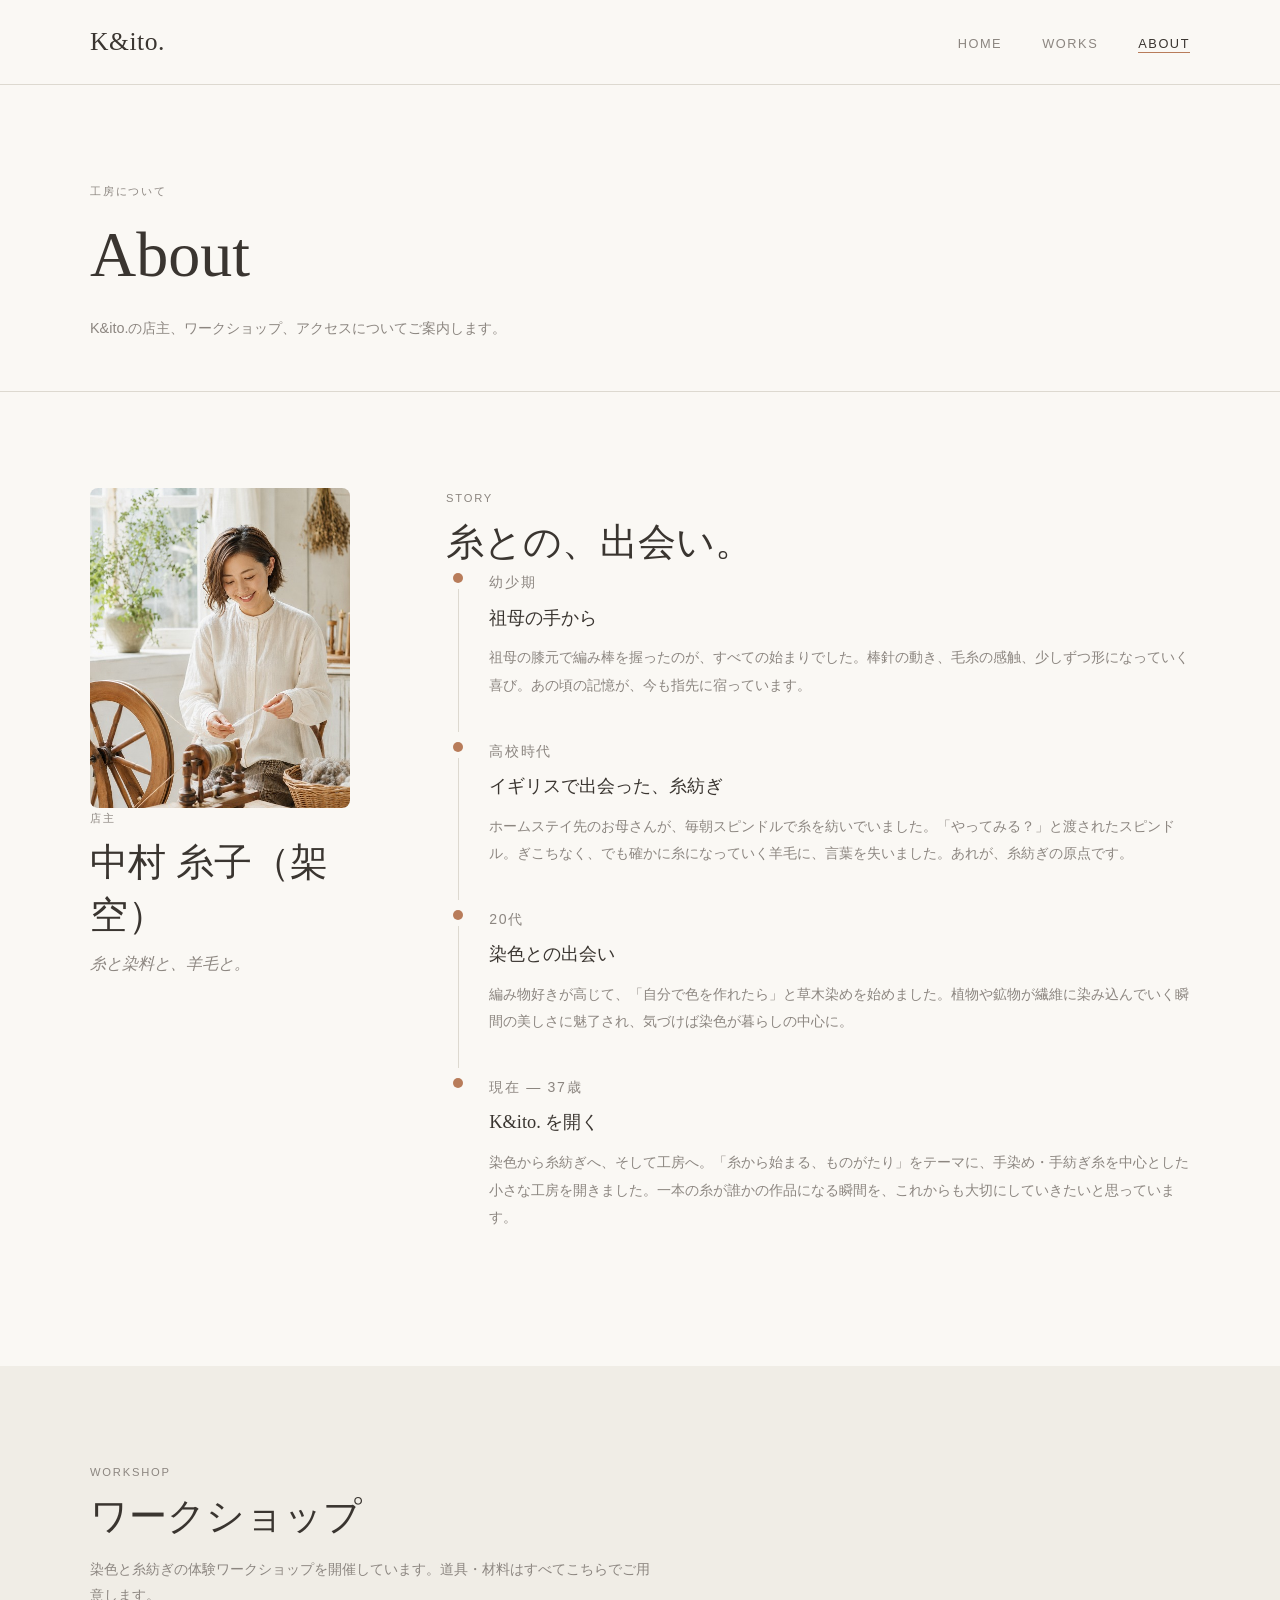
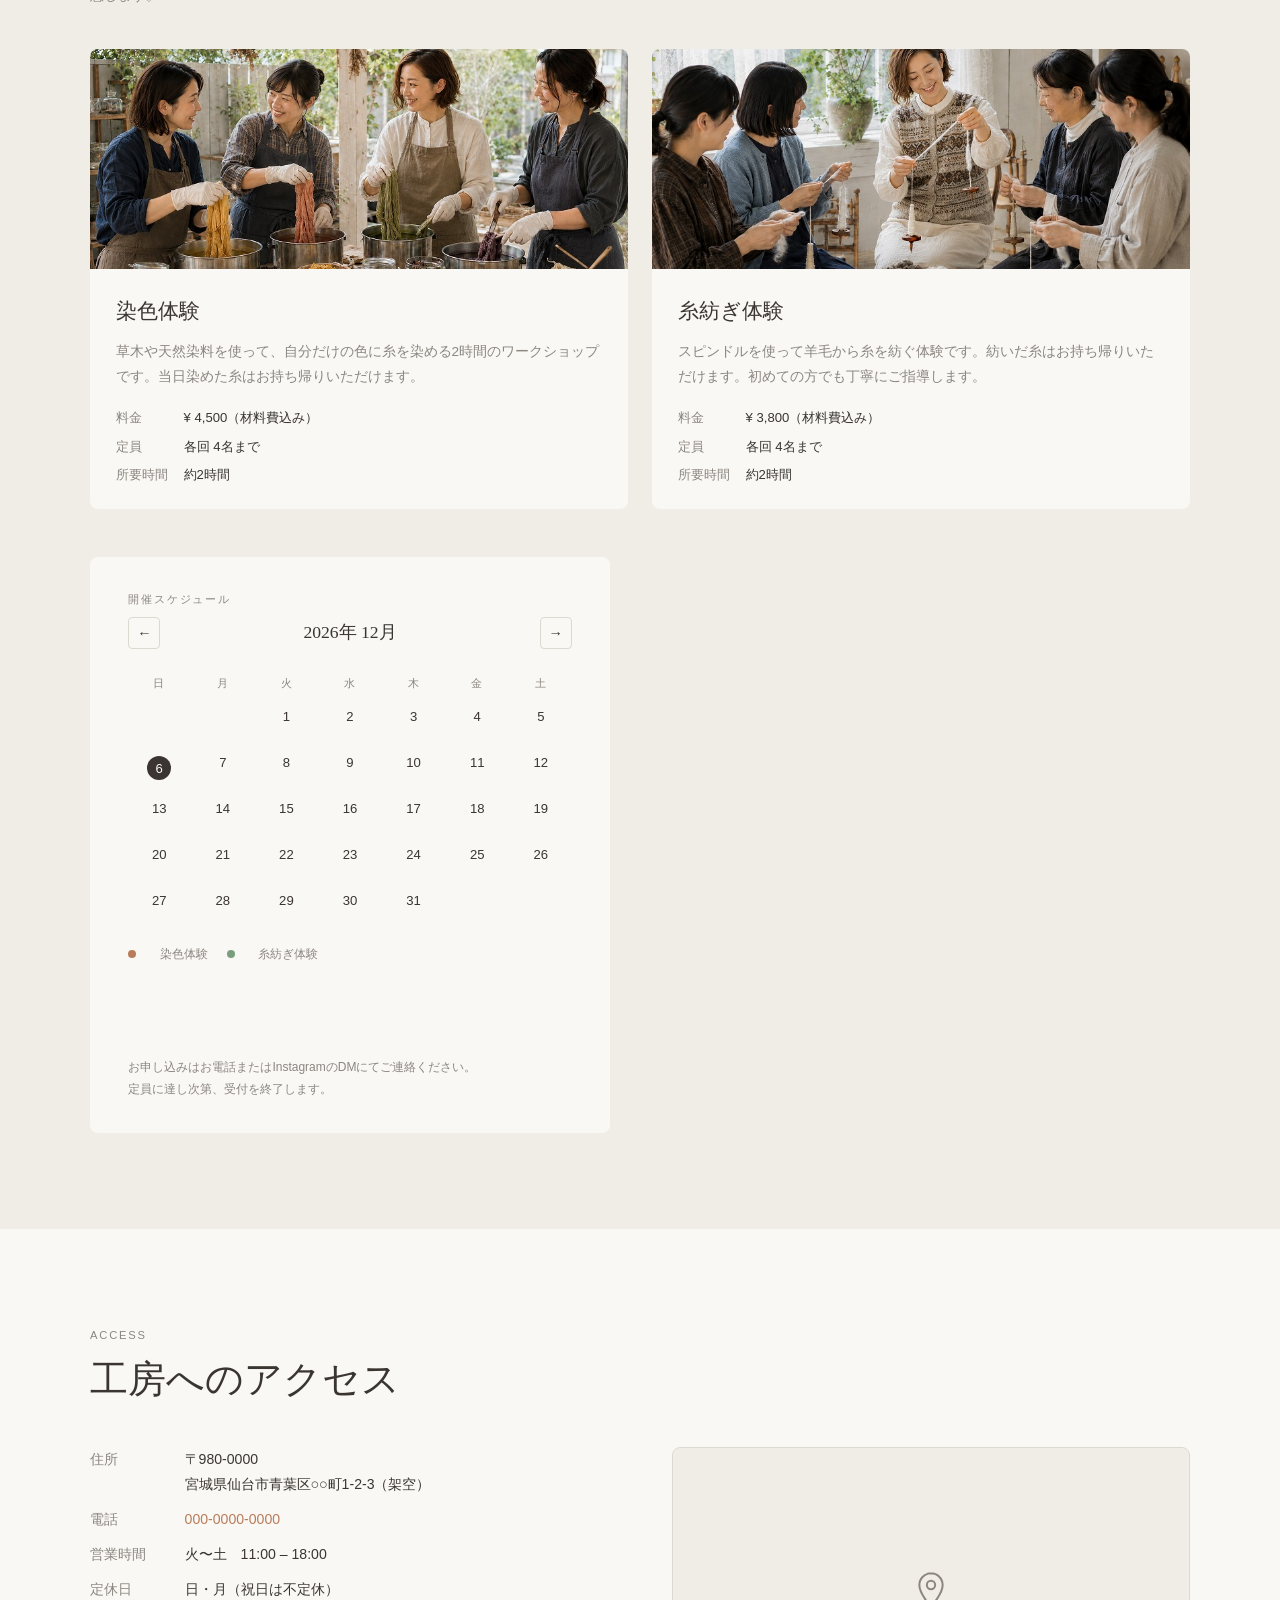
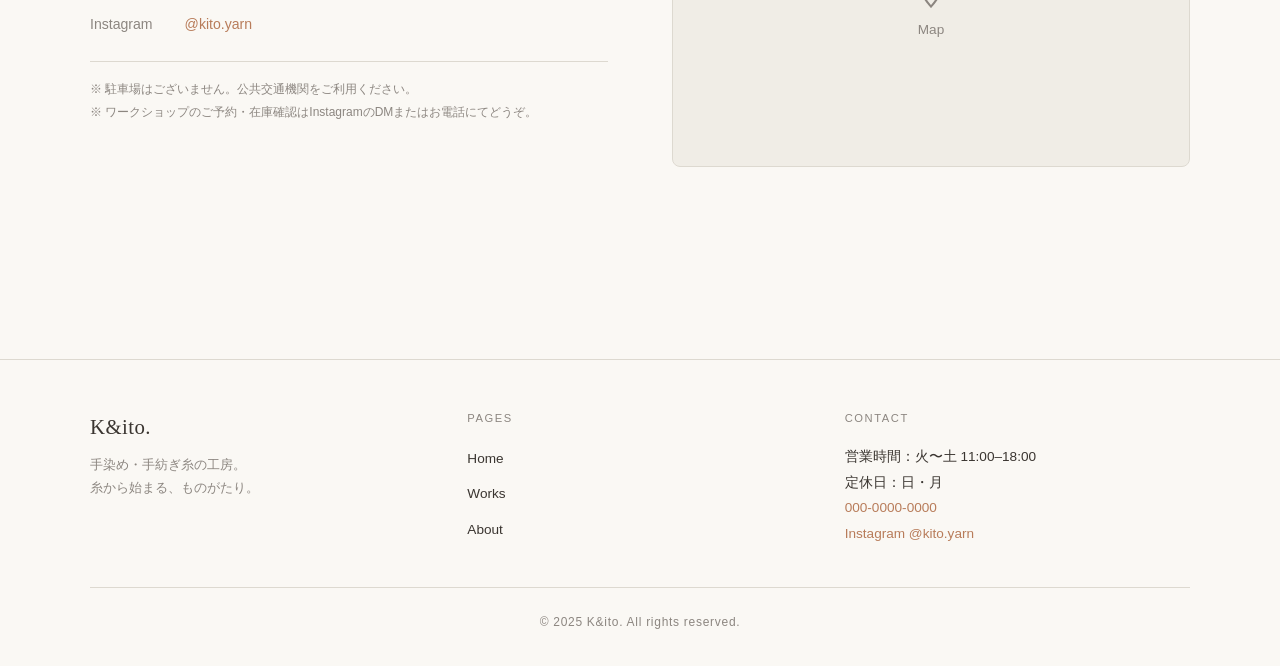
==== about.html @ 1651eb0f "Add files via upload" ====
<!DOCTYPE html>
<html lang="ja">
<head>
  <meta charset="UTF-8">
  <meta name="viewport" content="width=device-width, initial-scale=1.0">

  <!-- ===== SEO ===== -->
  <title>About — K&amp;ito.</title>
  <meta name="description" content="K&ito.の店主について、ワークショップ（染色体験・糸紡ぎ体験）のご案内、工房へのアクセスです。">
  <meta name="keywords" content="染色体験, 糸紡ぎ体験, ワークショップ, 仙台, 工房, 手染め, 草木染め, アクセス">
  <meta name="author" content="K&amp;ito.">
  <meta name="robots" content="index, follow">
  <link rel="canonical" href="https://ユーザー名.github.io/kito/about.html">

  <!-- ===== OGP ===== -->
  <meta property="og:type" content="website">
  <meta property="og:title" content="About — K&amp;ito.">
  <meta property="og:description" content="店主について、ワークショップのご案内、工房へのアクセスです。染色体験・糸紡ぎ体験も開催中。">
  <meta property="og:url" content="https://ユーザー名.github.io/kito/about.html">
  <meta property="og:image" content="https://ユーザー名.github.io/kito/img/owner.jpg">
  <meta property="og:site_name" content="K&amp;ito.">
  <meta property="og:locale" content="ja_JP">

  <!-- Twitter Card -->
  <meta name="twitter:card" content="summary_large_image">
  <meta name="twitter:title" content="About — K&amp;ito.">
  <meta name="twitter:description" content="店主について、ワークショップのご案内、工房へのアクセスです。">
  <meta name="twitter:image" content="https://ユーザー名.github.io/kito/img/owner.jpg">

  <!-- ===== セキュリティ ===== -->
  <meta http-equiv="X-Content-Type-Options" content="nosniff">
  <meta name="referrer" content="strict-origin-when-cross-origin">
  <meta http-equiv="Content-Security-Policy"
    content="default-src 'self';
             style-src 'self' https://fonts.googleapis.com;
             font-src 'self' https://fonts.gstatic.com;
             img-src 'self' data:;
             script-src 'self' 'unsafe-inline';
             frame-ancestors 'none';">

  <link rel="stylesheet" href="style.css">
</head>
<body>

  <!-- ===== HEADER ===== -->
  <header class="site-header">
    <div class="container">
      <a href="index.html" class="site-logo">K&amp;ito.</a>
      <button class="nav-toggle" aria-label="メニューを開く" aria-expanded="false">
        <span></span>
        <span></span>
        <span></span>
      </button>
      <nav aria-label="メインナビゲーション">
        <ul class="site-nav">
          <li><a href="index.html">Home</a></li>
          <li><a href="works.html">Works</a></li>
          <li><a href="about.html" class="active">About</a></li>
        </ul>
      </nav>
    </div>
  </header>

  <!-- ===== MAIN CONTENT ===== -->
  <main>

    <!-- ページタイトル -->
    <section class="page-hero section">
      <div class="container">
        <p class="label">工房について</p>
        <h1 class="heading-serif">About</h1>
        <p class="page-hero-desc">K&amp;ito.の店主、ワークショップ、アクセスについてご案内します。</p>
      </div>
    </section>

    <!-- 1. 店主ストーリー -->
    <section class="owner section">
      <div class="container">
        <div class="owner-inner">

          <!-- プロフィール -->
          <div class="owner-profile">
            <div class="owner-img-wrap">
              <img src="img/owner.jpg" alt="店主の portrait 写真" class="owner-img">
            </div>
            <p class="label" style="margin-top:1.2rem;">店主</p>
            <h2 class="heading-serif" style="font-size:1.4rem;">中村 糸子（架空）</h2>
            <p class="owner-tagline">糸と染料と、羊毛と。</p>
          </div>

          <!-- タイムライン -->
          <div class="owner-story">
            <p class="label">Story</p>
            <h2 class="heading-serif" style="margin-bottom:2rem;">糸との、出会い。</h2>

            <div class="timeline">
              <div class="timeline-item">
                <div class="timeline-marker">
                  <div class="timeline-dot"></div>
                  <div class="timeline-line"></div>
                </div>
                <div class="timeline-content">
                  <p class="timeline-period">幼少期</p>
                  <h3 class="timeline-title">祖母の手から</h3>
                  <p>祖母の膝元で編み棒を握ったのが、すべての始まりでした。棒針の動き、毛糸の感触、少しずつ形になっていく喜び。あの頃の記憶が、今も指先に宿っています。</p>
                </div>
              </div>
              <div class="timeline-item">
                <div class="timeline-marker">
                  <div class="timeline-dot"></div>
                  <div class="timeline-line"></div>
                </div>
                <div class="timeline-content">
                  <p class="timeline-period">高校時代</p>
                  <h3 class="timeline-title">イギリスで出会った、糸紡ぎ</h3>
                  <p>ホームステイ先のお母さんが、毎朝スピンドルで糸を紡いでいました。「やってみる？」と渡されたスピンドル。ぎこちなく、でも確かに糸になっていく羊毛に、言葉を失いました。あれが、糸紡ぎの原点です。</p>
                </div>
              </div>
              <div class="timeline-item">
                <div class="timeline-marker">
                  <div class="timeline-dot"></div>
                  <div class="timeline-line"></div>
                </div>
                <div class="timeline-content">
                  <p class="timeline-period">20代</p>
                  <h3 class="timeline-title">染色との出会い</h3>
                  <p>編み物好きが高じて、「自分で色を作れたら」と草木染めを始めました。植物や鉱物が繊維に染み込んでいく瞬間の美しさに魅了され、気づけば染色が暮らしの中心に。</p>
                </div>
              </div>
              <div class="timeline-item">
                <div class="timeline-marker">
                  <div class="timeline-dot"></div>
                </div>
                <div class="timeline-content">
                  <p class="timeline-period">現在 — 37歳</p>
                  <h3 class="timeline-title">K&amp;ito. を開く</h3>
                  <p>染色から糸紡ぎへ、そして工房へ。「糸から始まる、ものがたり」をテーマに、手染め・手紡ぎ糸を中心とした小さな工房を開きました。一本の糸が誰かの作品になる瞬間を、これからも大切にしていきたいと思っています。</p>
                </div>
              </div>
            </div>
          </div>

        </div>
      </div>
    </section>

    <!-- 2. ワークショップ -->
    <section class="workshop-detail section">
      <div class="container">
        <div class="section-header">
          <p class="label">Workshop</p>
          <h2 class="heading-serif">ワークショップ</h2>
          <p class="section-desc">染色と糸紡ぎの体験ワークショップを開催しています。道具・材料はすべてこちらでご用意します。</p>
        </div>

        <!-- ワークショップカード -->
        <div class="ws-cards">
          <article class="ws-card">
            <div class="ws-card-img-wrap">
              <img src="img/ws-dyeing.jpg" alt="染色体験ワークショップの様子" class="ws-card-img">
            </div>
            <div class="ws-card-body">
              <h3 class="ws-card-title">染色体験</h3>
              <p class="ws-card-desc">草木や天然染料を使って、自分だけの色に糸を染める2時間のワークショップです。当日染めた糸はお持ち帰りいただけます。</p>
              <dl class="ws-card-info">
                <dt>料金</dt><dd>¥ 4,500（材料費込み）</dd>
                <dt>定員</dt><dd>各回 4名まで</dd>
                <dt>所要時間</dt><dd>約2時間</dd>
              </dl>
            </div>
          </article>
          <article class="ws-card">
            <div class="ws-card-img-wrap">
              <img src="img/ws-spinning.jpg" alt="糸紡ぎ体験ワークショップの様子" class="ws-card-img">
            </div>
            <div class="ws-card-body">
              <h3 class="ws-card-title">糸紡ぎ体験</h3>
              <p class="ws-card-desc">スピンドルを使って羊毛から糸を紡ぐ体験です。紡いだ糸はお持ち帰りいただけます。初めての方でも丁寧にご指導します。</p>
              <dl class="ws-card-info">
                <dt>料金</dt><dd>¥ 3,800（材料費込み）</dd>
                <dt>定員</dt><dd>各回 4名まで</dd>
                <dt>所要時間</dt><dd>約2時間</dd>
              </dl>
            </div>
          </article>
        </div>

        <!-- カレンダー -->
        <div class="calendar-wrap">
          <p class="label" style="margin-bottom:1rem;">開催スケジュール</p>
          <div class="calendar">
            <div class="calendar-header">
              <button class="cal-prev" aria-label="前の月へ">&#8592;</button>
              <h3 class="cal-month-label"></h3>
              <button class="cal-next" aria-label="次の月へ">&#8594;</button>
            </div>
            <div class="cal-grid">
              <div class="cal-day-name">日</div>
              <div class="cal-day-name">月</div>
              <div class="cal-day-name">火</div>
              <div class="cal-day-name">水</div>
              <div class="cal-day-name">木</div>
              <div class="cal-day-name">金</div>
              <div class="cal-day-name">土</div>
            </div>
            <div class="cal-body"></div>
          </div>
          <div class="calendar-legend">
            <span class="legend-dot legend-dot--dyeing"></span>染色体験
            <span class="legend-dot legend-dot--spinning"></span>糸紡ぎ体験
          </div>
          <div class="calendar-selected" id="calSelected" aria-live="polite"></div>
          <p class="calendar-note">お申し込みはお電話またはInstagramのDMにてご連絡ください。<br>定員に達し次第、受付を終了します。</p>
        </div>

      </div>
    </section>

    <!-- 3. アクセス -->
    <section class="access section">
      <div class="container">
        <div class="section-header">
          <p class="label">Access</p>
          <h2 class="heading-serif">工房へのアクセス</h2>
        </div>
        <div class="access-inner">
          <div class="access-info">
            <dl class="access-dl">
              <dt>住所</dt>
              <dd>〒980-0000<br>宮城県仙台市青葉区○○町1-2-3（架空）</dd>
              <dt>電話</dt>
              <dd><a href="tel:000-0000-0000">000-0000-0000</a></dd>
              <dt>営業時間</dt>
              <dd>火〜土　11:00 – 18:00</dd>
              <dt>定休日</dt>
              <dd>日・月（祝日は不定休）</dd>
              <dt>Instagram</dt>
              <dd><a href="https://instagram.com/" target="_blank" rel="noopener">@kito.yarn</a></dd>
            </dl>
            <p class="access-note">※ 駐車場はございません。公共交通機関をご利用ください。<br>※ ワークショップのご予約・在庫確認はInstagramのDMまたはお電話にてどうぞ。</p>
          </div>
          <div class="access-map-wrap">
            <!-- 実際はGoogle Mapsのiframeを入れる -->
            <div class="access-map-placeholder" aria-label="地図（実装時はGoogle Mapsを埋め込み）">
              <svg width="40" height="40" viewBox="0 0 24 24" fill="none" stroke="currentColor" stroke-width="1.2" aria-hidden="true">
                <path d="M12 2C8.13 2 5 5.13 5 9c0 5.25 7 13 7 13s7-7.75 7-13c0-3.87-3.13-7-7-7z"/>
                <circle cx="12" cy="9" r="2.5"/>
              </svg>
              <p>Map</p>
            </div>
          </div>
        </div>
      </div>
    </section>

  </main>

  <!-- ===== FOOTER ===== -->
  <footer class="site-footer">
    <div class="container">
      <div class="footer-inner">
        <div class="footer-brand">
          <a href="index.html" class="site-logo">K&amp;ito.</a>
          <p>手染め・手紡ぎ糸の工房。<br>糸から始まる、ものがたり。</p>
        </div>
        <nav class="footer-nav" aria-label="フッターナビゲーション">
          <h3>Pages</h3>
          <ul>
            <li><a href="index.html">Home</a></li>
            <li><a href="works.html">Works</a></li>
            <li><a href="about.html">About</a></li>
          </ul>
        </nav>
        <div class="footer-contact">
          <h3>Contact</h3>
          <p>
            営業時間：火〜土 11:00–18:00<br>
            定休日：日・月<br>
            <a href="tel:000-0000-0000">000-0000-0000</a><br>
            <a href="https://instagram.com/" target="_blank" rel="noopener">Instagram @kito.yarn</a>
          </p>
        </div>
      </div>
      <div class="footer-bottom">
        <p>&copy; 2025 K&amp;ito. All rights reserved.</p>
      </div>
    </div>
  </footer>

  <!-- TOPへ戻るボタン（スマホのみ） -->
  <button class="back-to-top" aria-label="ページトップへ戻る">↑</button>

  <!-- ===== JavaScript ===== -->
  <script>
    // ---- ハンバーガーメニュー ----
    const toggle = document.querySelector('.nav-toggle');
    const nav    = document.querySelector('.site-nav');
    toggle.addEventListener('click', () => {
      const isOpen = nav.classList.toggle('open');
      toggle.setAttribute('aria-expanded', isOpen);
    });

    // ---- TOPへ戻るボタン ----
    const backToTop = document.querySelector('.back-to-top');
    window.addEventListener('scroll', () => {
      backToTop.classList.toggle('visible', window.scrollY > 300);
    });
    backToTop.addEventListener('click', () => {
      window.scrollTo({ top: 0, behavior: 'smooth' });
    });

    // ---- ワークショップカレンダー ----

    // ▼ 開催日データ（月: 0始まり, 日, 種類: 'dyeing' or 'spinning'）
    const wsEvents = [
      { year: 2026, month: 4, day: 10, type: 'dyeing'   }, // 5月10日
      { year: 2026, month: 4, day: 17, type: 'spinning' }, // 5月17日
      { year: 2026, month: 4, day: 24, type: 'dyeing'   }, // 5月24日
      { year: 2026, month: 5, day: 7,  type: 'spinning' }, // 6月7日
      { year: 2026, month: 5, day: 14, type: 'dyeing'   }, // 6月14日
      { year: 2026, month: 5, day: 21, type: 'spinning' }, // 6月21日
    ];

    const monthNames = ['1月','2月','3月','4月','5月','6月','7月','8月','9月','10月','11月','12月'];
    const typeLabel  = { dyeing: '染色体験', spinning: '糸紡ぎ体験' };

    let currentYear  = new Date().getFullYear();
    let currentMonth = new Date().getMonth();

    function getEventsForDay(year, month, day) {
      return wsEvents.filter(e => e.year === year && e.month === month && e.day === day);
    }

    function renderCalendar(year, month) {
      const label   = document.querySelector('.cal-month-label');
      const body    = document.querySelector('.cal-body');
      const selected = document.getElementById('calSelected');

      label.textContent = `${year}年 ${monthNames[month]}`;
      body.innerHTML = '';
      selected.innerHTML = '';

      const firstDay   = new Date(year, month, 1).getDay(); // 0=日
      const totalDays  = new Date(year, month + 1, 0).getDate();
      const today      = new Date();

      // 空白セル
      for (let i = 0; i < firstDay; i++) {
        const empty = document.createElement('div');
        empty.className = 'cal-cell cal-cell--empty';
        body.appendChild(empty);
      }

      // 日付セル
      for (let d = 1; d <= totalDays; d++) {
        const cell   = document.createElement('div');
        const events = getEventsForDay(year, month, d);
        const isToday = (d === today.getDate() && month === today.getMonth() && year === today.getFullYear());

        cell.className = 'cal-cell';
        if (isToday) cell.classList.add('cal-cell--today');

        const num = document.createElement('span');
        num.className = 'cal-num';
        num.textContent = d;
        cell.appendChild(num);

        if (events.length > 0) {
          cell.classList.add('cal-cell--event');
          events.forEach(ev => {
            const dot = document.createElement('span');
            dot.className = `cal-event-dot cal-event-dot--${ev.type}`;
            cell.appendChild(dot);
          });

          // クリックで詳細表示
          cell.setAttribute('role', 'button');
          cell.setAttribute('tabindex', '0');
          cell.setAttribute('aria-label', `${month+1}月${d}日 ${events.map(e=>typeLabel[e.type]).join('・')}`);

          const handleSelect = () => {
            document.querySelectorAll('.cal-cell--selected').forEach(el => el.classList.remove('cal-cell--selected'));
            cell.classList.add('cal-cell--selected');
            selected.innerHTML = `
              <div class="cal-detail">
                <p class="cal-detail-date">${year}年${month+1}月${d}日</p>
                ${events.map(ev => `
                  <div class="cal-detail-event cal-detail-event--${ev.type}">
                    <span class="legend-dot legend-dot--${ev.type}"></span>
                    ${typeLabel[ev.type]}
                  </div>
                `).join('')}
                <p class="cal-detail-note">お申し込みはお電話またはInstagramのDMにて</p>
              </div>
            `;
          };
          cell.addEventListener('click', handleSelect);
          cell.addEventListener('keydown', e => { if (e.key === 'Enter' || e.key === ' ') handleSelect(); });
        }

        body.appendChild(cell);
      }
    }

    // 前月・次月ボタン
    document.querySelector('.cal-prev').addEventListener('click', () => {
      currentMonth--;
      if (currentMonth < 0) { currentMonth = 11; currentYear--; }
      renderCalendar(currentYear, currentMonth);
    });

    document.querySelector('.cal-next').addEventListener('click', () => {
      currentMonth++;
      if (currentMonth > 11) { currentMonth = 0; currentYear++; }
      renderCalendar(currentYear, currentMonth);
    });

    // 初期表示
    renderCalendar(currentYear, currentMonth);
  </script>

</body>
</html>
---- style.css ----
/* ===========================
   K&ito. — Global Styles
   =========================== */

/* Google Fonts */
@import url('https://fonts.googleapis.com/css2?family=Cormorant+Garamond:ital,wght@0,300;0,400;0,500;1,300;1,400&family=Jost:wght@300;400;500&display=swap');

/* CSS Variables */
:root {
  --color-bg:        #FAF8F4;
  --color-surface:   #F0EDE6;
  --color-border:    #DDD9D0;
  --color-text:      #3A3530;
  --color-muted:     #8C8680;
  --color-accent:    #B87C5A;
  --color-white:     #FFFFFF;

  --font-serif:      'Cormorant Garamond', Georgia, serif;
  --font-sans:       'Jost', sans-serif;

  --spacing-xs:      0.5rem;
  --spacing-sm:      1rem;
  --spacing-md:      2rem;
  --spacing-lg:      4rem;
  --spacing-xl:      6rem;

  --radius-sm:       4px;
  --radius-md:       8px;

  --transition:      0.25s ease;
  --max-width:       1100px;
}

/* Reset */
*, *::before, *::after {
  box-sizing: border-box;
  margin: 0;
  padding: 0;
}

html {
  scroll-behavior: smooth;
}

body {
  background-color: var(--color-bg);
  color: var(--color-text);
  font-family: var(--font-sans);
  font-weight: 300;
  font-size: 15px;
  line-height: 1.8;
  -webkit-font-smoothing: antialiased;
}

img {
  display: block;
  max-width: 100%;
  height: auto;
}

a {
  color: inherit;
  text-decoration: none;
}

/* ===========================
   共通レイアウト
   =========================== */

.container {
  width: 90%;
  max-width: var(--max-width);
  margin: 0 auto;
}

/* ===========================
   Header
   =========================== */

.site-header {
  position: sticky;
  top: 0;
  z-index: 100;
  background-color: var(--color-bg);
  border-bottom: 1px solid var(--color-border);
  padding: 1.2rem 0;
}

.site-header .container {
  display: flex;
  align-items: center;
  justify-content: space-between;
}

/* ロゴ */
.site-logo {
  font-family: var(--font-serif);
  font-size: 1.6rem;
  font-weight: 400;
  letter-spacing: 0.02em;
  color: var(--color-text);
  transition: color var(--transition);
}

.site-logo:hover {
  color: var(--color-accent);
}

/* ナビゲーション */
.site-nav {
  display: flex;
  align-items: center;
  gap: 2.5rem;
  list-style: none;
}

.site-nav a {
  font-family: var(--font-sans);
  font-size: 0.8rem;
  font-weight: 400;
  letter-spacing: 0.12em;
  text-transform: uppercase;
  color: var(--color-muted);
  position: relative;
  padding-bottom: 2px;
  transition: color var(--transition);
}

.site-nav a::after {
  content: '';
  position: absolute;
  bottom: 0;
  left: 0;
  width: 0;
  height: 1px;
  background-color: var(--color-accent);
  transition: width var(--transition);
}

.site-nav a:hover,
.site-nav a.active {
  color: var(--color-text);
}

.site-nav a:hover::after,
.site-nav a.active::after {
  width: 100%;
}

/* ハンバーガーメニュー（モバイル用） */
.nav-toggle {
  display: none;
  flex-direction: column;
  gap: 5px;
  cursor: pointer;
  padding: 4px;
  background: none;
  border: none;
}

.nav-toggle span {
  display: block;
  width: 24px;
  height: 1px;
  background-color: var(--color-text);
  transition: all var(--transition);
}

/* ===========================
   Footer
   =========================== */

.site-footer {
  border-top: 1px solid var(--color-border);
  padding: 3rem 0 2rem;
  margin-top: var(--spacing-xl);
}

.footer-inner {
  display: grid;
  grid-template-columns: 1fr 1fr 1fr;
  gap: 2rem;
  margin-bottom: 2.5rem;
}

.footer-brand .site-logo {
  font-size: 1.3rem;
  display: inline-block;
  margin-bottom: 0.5rem;
}

.footer-brand p {
  font-size: 0.8rem;
  color: var(--color-muted);
  line-height: 1.8;
}

.footer-nav h3,
.footer-contact h3 {
  font-family: var(--font-sans);
  font-size: 0.7rem;
  font-weight: 500;
  letter-spacing: 0.14em;
  text-transform: uppercase;
  color: var(--color-muted);
  margin-bottom: 1rem;
}

.footer-nav ul {
  list-style: none;
  display: flex;
  flex-direction: column;
  gap: 0.5rem;
}

.footer-nav a {
  font-size: 0.85rem;
  color: var(--color-text);
  transition: color var(--transition);
}

.footer-nav a:hover {
  color: var(--color-accent);
}

.footer-contact p {
  font-size: 0.85rem;
  color: var(--color-text);
  line-height: 1.9;
}

.footer-contact a {
  color: var(--color-accent);
  transition: opacity var(--transition);
}

.footer-contact a:hover {
  opacity: 0.7;
}

.footer-bottom {
  border-top: 1px solid var(--color-border);
  padding-top: 1.5rem;
  text-align: center;
  font-size: 0.75rem;
  color: var(--color-muted);
  letter-spacing: 0.06em;
}

/* ===========================
   Responsive
   =========================== */

@media (max-width: 768px) {
  .nav-toggle {
    display: flex;
    margin-left: auto; /* ← 右寄せ */
  }

  .site-nav {
    display: none;
    position: absolute;
    top: 100%;
    left: 0;
    right: 0;
    background-color: var(--color-bg);
    border-bottom: 1px solid var(--color-border);
    flex-direction: column;
    align-items: flex-start;
    gap: 0;
    padding: 1rem 5%;
  }

  .site-nav.open {
    display: flex;
  }

  .site-nav li {
    width: 100%;
    padding: 0.75rem 0;
    border-bottom: 1px solid var(--color-surface);
  }

  .site-nav a {
    font-size: 0.85rem;
  }

  .footer-inner {
    grid-template-columns: 1fr;
    gap: 2rem;
  }
}

/* ===========================
   共通パーツ
   =========================== */

.section {
  padding: var(--spacing-xl) 0;
}

.section-header {
  margin-bottom: 2.5rem;
}

.label {
  font-size: 0.7rem;
  font-weight: 500;
  letter-spacing: 0.16em;
  text-transform: uppercase;
  color: var(--color-muted);
  margin-bottom: 0.5rem;
}

.heading-serif {
  font-family: var(--font-serif);
  font-size: clamp(1.6rem, 3vw, 2.4rem);
  font-weight: 400;
  line-height: 1.4;
  color: var(--color-text);
}

.btn {
  display: inline-block;
  font-family: var(--font-sans);
  font-size: 0.78rem;
  font-weight: 400;
  letter-spacing: 0.12em;
  text-transform: uppercase;
  color: var(--color-bg);
  background-color: var(--color-text);
  padding: 0.85rem 2rem;
  border: 1px solid var(--color-text);
  border-radius: var(--radius-sm);
  transition: background-color var(--transition), color var(--transition);
}

.btn:hover {
  background-color: var(--color-accent);
  border-color: var(--color-accent);
}

.btn-outline {
  background-color: transparent;
  color: var(--color-text);
}

.btn-outline:hover {
  background-color: var(--color-accent);
  border-color: var(--color-accent);
  color: var(--color-bg);
}

.link-arrow {
  font-size: 0.82rem;
  color: var(--color-accent);
  letter-spacing: 0.04em;
  transition: opacity var(--transition);
}

.link-arrow:hover {
  opacity: 0.7;
}

/* ===========================
   Hero（上下2分割・C案）
   =========================== */

.hero {
  display: flex;
  flex-direction: column;
}

/* 上：写真エリア */
.hero-img-wrap {
  width: 100%;
  height: 65vh;
  min-height: 380px;
  overflow: hidden;
}

.hero-img {
  width: 100%;
  height: 100%;
  object-fit: cover;
  object-position: center;
  transition: transform 0.8s ease;
}

.hero-img-wrap:hover .hero-img {
  transform: scale(1.02);
}

/* 下：テキストエリア */
.hero-text {
  background-color: var(--color-bg);
  padding: 3.5rem 5%;
  max-width: var(--max-width);
  margin: 0 auto;
  width: 100%;
  display: grid;
  grid-template-columns: 1fr auto;
  align-items: end;
  gap: 2rem;
}

.hero-text-left {
  display: flex;
  flex-direction: column;
  gap: 1rem;
}

.hero-sub {
  font-size: 0.72rem;
  letter-spacing: 0.16em;
  text-transform: uppercase;
  color: var(--color-muted);
}

.hero-title {
  font-family: var(--font-serif);
  font-size: clamp(2.4rem, 5vw, 4.2rem);
  font-weight: 300;
  line-height: 1.25;
  color: var(--color-text);
}

@media (max-width: 768px) {
  .hero-img-wrap {
    height: 52vw;
    min-height: 260px;
  }

  .hero-text {
    grid-template-columns: 1fr;
    padding: 2.5rem 5%;
    gap: 1.5rem;
  }

  /* ①ボタンを中央揃え・幅を揃える */
  .hero-text .btn {
    width: 100%;
    text-align: center;
    max-width: 260px;
    margin: 2rem auto 0; /* ← 上に余白を追加 */
  }
}

/* ===========================
   TOPへ戻るボタン
   =========================== */

.back-to-top {
  position: fixed;
  bottom: 2rem;
  right: 1.5rem;
  width: 44px;
  height: 44px;
  background-color: var(--color-text);
  color: var(--color-bg);
  border: none;
  border-radius: 50%;
  cursor: pointer;
  display: flex;
  align-items: center;
  justify-content: center;
  font-size: 1.1rem;
  opacity: 0;
  pointer-events: none;
  transform: translateY(10px);
  transition: opacity 0.3s ease, transform 0.3s ease, background-color 0.2s ease;
  z-index: 200;
}

.back-to-top.visible {
  opacity: 1;
  pointer-events: auto;
  transform: translateY(0);
}

.back-to-top:hover {
  background-color: var(--color-accent);
}

/* スマホのみ表示 */
@media (min-width: 769px) {
  .back-to-top {
    display: none;
  }
}

/* ===========================
   About Intro
   =========================== */

.about-intro {
  background-color: var(--color-surface);
}

.about-intro-inner {
  display: grid;
  grid-template-columns: 1fr 1fr;
  gap: 5rem;
  align-items: center;
}

.about-intro-img-wrap {
  overflow: hidden;
  border-radius: var(--radius-md);
}

.about-intro-img {
  width: 100%;
  height: 420px;
  object-fit: cover;
  transition: transform 0.6s ease;
}

.about-intro-img-wrap:hover .about-intro-img {
  transform: scale(1.03);
}

.about-intro-text {
  display: flex;
  flex-direction: column;
  gap: 1.2rem;
}

.about-intro-text p {
  color: var(--color-muted);
  line-height: 1.9;
}

/* ===========================
   Pickup（糸チラ見せ）
   =========================== */

.pickup-grid {
  display: grid;
  grid-template-columns: repeat(3, 1fr);
  gap: 1.5rem;
  margin-bottom: 1rem;
}

.yarn-card {
  background: var(--color-white);
  border-radius: var(--radius-md);
  overflow: hidden;
  transition: transform var(--transition), box-shadow var(--transition);
}

.yarn-card:hover {
  transform: translateY(-4px);
  box-shadow: 0 12px 32px rgba(58, 53, 48, 0.1);
}

.yarn-card-img-wrap {
  overflow: hidden;
  height: 240px;
}

.yarn-card-img {
  width: 100%;
  height: 100%;
  object-fit: cover;
  transition: transform 0.5s ease;
}

.yarn-card:hover .yarn-card-img {
  transform: scale(1.05);
}

.yarn-card-body {
  padding: 1.2rem 1.4rem;
}

.yarn-card-type {
  font-size: 0.7rem;
  letter-spacing: 0.1em;
  color: var(--color-muted);
  margin-bottom: 0.3rem;
}

.yarn-card-name {
  font-family: var(--font-serif);
  font-size: 1.1rem;
  font-weight: 400;
  margin-bottom: 0.5rem;
}

.yarn-card-price {
  font-size: 0.88rem;
  color: var(--color-accent);
}

.yarn-card-price span {
  font-size: 0.75rem;
  color: var(--color-muted);
}

.pickup-note {
  font-size: 0.75rem;
  color: var(--color-muted);
  margin-bottom: 2.5rem;
}

/* 道具チラ見せ */
.tools-peek {
  display: flex;
  align-items: center;
  gap: 1.5rem;
  padding: 1.4rem 1.8rem;
  background: var(--color-surface);
  border-radius: var(--radius-md);
}

.tools-peek-item {
  display: flex;
  align-items: center;
  gap: 0.75rem;
  flex-shrink: 0;
}

.tools-peek-item img {
  width: 48px;
  height: 48px;
  border-radius: 50%;
  object-fit: cover;
}

.tools-peek-item span {
  font-size: 0.8rem;
  color: var(--color-text);
}

.tools-peek-text {
  font-size: 0.85rem;
  color: var(--color-muted);
  display: flex;
  flex-direction: column;
  gap: 0.3rem;
}

/* ===========================
   Workshop
   =========================== */

.workshop {
  background-color: var(--color-surface);
}

.workshop-grid {
  display: grid;
  grid-template-columns: 1fr 1fr;
  gap: 1.5rem;
  margin-bottom: 2rem;
}

.workshop-card {
  background: var(--color-bg);
  border-radius: var(--radius-md);
  overflow: hidden;
}

.workshop-card-img-wrap {
  overflow: hidden;
  height: 220px;
}

.workshop-card-img {
  width: 100%;
  height: 100%;
  object-fit: cover;
  transition: transform 0.5s ease;
}

.workshop-card:hover .workshop-card-img {
  transform: scale(1.04);
}

.workshop-card-body {
  padding: 1.4rem;
}

.workshop-card-body h3 {
  font-family: var(--font-serif);
  font-size: 1.2rem;
  font-weight: 400;
  margin-bottom: 0.6rem;
}

.workshop-card-body p {
  font-size: 0.85rem;
  color: var(--color-muted);
  line-height: 1.9;
}

.workshop-cta {
  text-align: center;
  display: flex;
  flex-direction: column;
  gap: 0.5rem;
  align-items: center;
}

.workshop-cta p {
  font-size: 0.85rem;
  color: var(--color-muted);
}

/* ===========================
   CTA Section
   =========================== */

.cta-inner {
  text-align: center;
  display: flex;
  flex-direction: column;
  align-items: center;
  gap: 1.5rem;
  padding: var(--spacing-lg) 0;
  border-top: 1px solid var(--color-border);
  border-bottom: 1px solid var(--color-border);
}

.cta-inner p {
  color: var(--color-muted);
  font-size: 0.9rem;
  line-height: 1.9;
}

.cta-btns {
  display: flex;
  gap: 1rem;
  flex-wrap: wrap;
  justify-content: center;
}

/* ⑤PCでもボタン幅を揃える */
.cta-btns .btn {
  min-width: 200px;
  text-align: center;
}

/* スマホ時はボタンを同じ幅に揃える */
@media (max-width: 768px) {
  .cta-btns {
    flex-direction: column;
    align-items: stretch;
    width: 100%;
    max-width: 300px;
  }

  .cta-btns .btn {
    text-align: center;
    width: 100%;
    min-width: unset;
  }
}

/* ===========================
   Responsive — index
   =========================== */

@media (max-width: 768px) {
  .hero {
    height: 80vh;
  }

  .about-intro-inner {
    grid-template-columns: 1fr;
    gap: 2rem;
  }

  .about-intro-img {
    height: 280px;
  }

  .pickup-grid {
    grid-template-columns: 1fr;
  }

  .yarn-card-img-wrap {
    height: 200px;
  }

  .workshop-grid {
    grid-template-columns: 1fr;
  }

  .tools-peek {
    flex-direction: column;
    align-items: flex-start;
  }
}

/* ===========================
   Page Hero（ページタイトル）
   =========================== */

.page-hero {
  border-bottom: 1px solid var(--color-border);
  padding-bottom: 3rem;
}

.page-hero h1 {
  font-size: clamp(2.4rem, 5vw, 4rem);
  margin: 0.4rem 0 1rem;
}

.page-hero-desc {
  color: var(--color-muted);
  font-size: 0.9rem;
  line-height: 1.9;
}

.section-desc {
  color: var(--color-muted);
  font-size: 0.88rem;
  line-height: 1.9;
  margin-top: 0.75rem;
  max-width: 560px;
}

/* ===========================
   Works — Yarn Grid
   =========================== */

.works-yarn-grid {
  display: grid;
  grid-template-columns: repeat(2, 1fr);
  gap: 1.5rem;
  margin-bottom: 1rem;
}

.yarn-card--large .yarn-card-img-wrap {
  height: 300px;
}

.yarn-card-detail {
  font-size: 0.78rem;
  color: var(--color-muted);
  line-height: 1.8;
  margin-bottom: 0.6rem;
}

.works-note {
  font-size: 0.75rem;
  color: var(--color-muted);
  margin-top: 1rem;
  padding-top: 1rem;
  border-top: 1px solid var(--color-border);
}

/* ===========================
   Gallery
   =========================== */

.gallery {
  background-color: var(--color-surface);
}

.gallery-grid {
  display: grid;
  grid-template-columns: repeat(3, 1fr);
  grid-template-rows: auto auto;
  gap: 10px;
  margin-bottom: 1.5rem;
}

.gallery-item {
  overflow: hidden;
  border-radius: var(--radius-sm);
}

.gallery-item img {
  width: 100%;
  height: 200px;
  object-fit: cover;
  transition: transform 0.5s ease;
}

.gallery-item:hover img {
  transform: scale(1.04);
}

.gallery-item--tall {
  grid-row: span 2;
}

.gallery-item--tall img {
  height: 100%;
  min-height: 410px;
}

.gallery-item--wide {
  grid-column: span 2;
}

.gallery-item--wide img {
  height: 200px;
}

.gallery-inquiry {
  font-size: 0.85rem;
  color: var(--color-muted);
  display: flex;
  gap: 0.5rem;
  align-items: center;
  flex-wrap: wrap;
}

/* ===========================
   Tools Grid
   =========================== */

.tools-grid {
  display: grid;
  grid-template-columns: repeat(3, 1fr);
  gap: 1.2rem;
  margin-bottom: 1rem;
}

.tool-card {
  background: var(--color-white);
  border-radius: var(--radius-md);
  overflow: hidden;
  transition: transform var(--transition), box-shadow var(--transition);
}

.tool-card:hover {
  transform: translateY(-3px);
  box-shadow: 0 8px 24px rgba(58, 53, 48, 0.08);
}

.tool-card-img-wrap {
  overflow: hidden;
  height: 160px;
}

.tool-card-img {
  width: 100%;
  height: 100%;
  object-fit: cover;
  transition: transform 0.5s ease;
}

.tool-card:hover .tool-card-img {
  transform: scale(1.05);
}

.tool-card-body {
  padding: 1rem 1.2rem;
}

.tool-card-name {
  font-family: var(--font-serif);
  font-size: 1rem;
  font-weight: 400;
  margin: 0.3rem 0 0.5rem;
}

/* ===========================
   Handmade（作品・おまけ）
   =========================== */

.handmade {
  background-color: var(--color-surface);
}

.handmade-inner {
  display: grid;
  grid-template-columns: 1fr 1fr;
  gap: 5rem;
  align-items: center;
}

.handmade-imgs {
  display: grid;
  grid-template-columns: 1fr 1fr;
  gap: 8px;
}

.handmade-imgs img {
  width: 100%;
  height: 160px;
  object-fit: cover;
  border-radius: var(--radius-sm);
}

.handmade-text {
  display: flex;
  flex-direction: column;
  gap: 1.2rem;
}

.handmade-text p {
  font-size: 0.88rem;
  color: var(--color-muted);
  line-height: 1.9;
}

/* ===========================
   Responsive — works
   =========================== */

@media (max-width: 768px) {
  .works-yarn-grid {
    grid-template-columns: 1fr;
  }

  .yarn-card--large .yarn-card-img-wrap {
    height: 220px;
  }

  .gallery-grid {
    grid-template-columns: 1fr 1fr;
  }

  .gallery-item--tall {
    grid-row: span 1;
  }

  .gallery-item--tall img {
    height: 200px;
    min-height: unset;
  }

  .gallery-item--wide {
    grid-column: span 2;
  }

  .tools-grid {
    grid-template-columns: 1fr 1fr;
  }

  .handmade-inner {
    grid-template-columns: 1fr;
    gap: 2rem;
  }
}

@media (max-width: 480px) {
  .tools-grid {
    grid-template-columns: 1fr;
  }

  .gallery-grid {
    grid-template-columns: 1fr;
  }

  .gallery-item--wide {
    grid-column: span 1;
  }
}

/* ===========================
   Owner / Story
   =========================== */

.owner-inner {
  display: grid;
  grid-template-columns: 260px 1fr;
  gap: 6rem;
  align-items: start;
}

.owner-img-wrap {
  overflow: hidden;
  border-radius: var(--radius-md);
}

.owner-img {
  width: 100%;
  height: 320px;
  object-fit: cover;
}

.owner-tagline {
  font-family: var(--font-serif);
  font-style: italic;
  font-size: 1rem;
  color: var(--color-muted);
  margin-top: 0.4rem;
}

/* タイムライン */
.timeline {
  display: flex;
  flex-direction: column;
  gap: 0;
}

.timeline-item {
  display: grid;
  grid-template-columns: 24px 1fr;
  gap: 1.2rem;
}

.timeline-marker {
  display: flex;
  flex-direction: column;
  align-items: center;
  padding-top: 4px;
}

.timeline-dot {
  width: 10px;
  height: 10px;
  border-radius: 50%;
  background-color: var(--color-accent);
  flex-shrink: 0;
}

.timeline-line {
  width: 1px;
  flex: 1;
  background-color: var(--color-border);
  margin: 6px 0;
  min-height: 40px;
}

.timeline-content {
  padding-bottom: 2.4rem;
}

.timeline-period {
  font-size: 0.72rem;
  letter-spacing: 0.12em;
  text-transform: uppercase;
  color: var(--color-accent);
  margin-bottom: 0.3rem;
}

.timeline-title {
  font-family: var(--font-serif);
  font-size: 1.15rem;
  font-weight: 400;
  margin-bottom: 0.6rem;
}

.timeline-content p {
  font-size: 0.88rem;
  color: var(--color-muted);
  line-height: 1.95;
}

/* ===========================
   Workshop Detail
   =========================== */

.workshop-detail {
  background-color: var(--color-surface);
}

.ws-cards {
  display: grid;
  grid-template-columns: 1fr 1fr;
  gap: 1.5rem;
  margin-bottom: 3rem;
}

.ws-card {
  background: var(--color-bg);
  border-radius: var(--radius-md);
  overflow: hidden;
}

.ws-card-img-wrap {
  overflow: hidden;
  height: 220px;
}

.ws-card-img {
  width: 100%;
  height: 100%;
  object-fit: cover;
  transition: transform 0.5s ease;
}

.ws-card:hover .ws-card-img {
  transform: scale(1.04);
}

.ws-card-body {
  padding: 1.4rem 1.6rem;
}

.ws-card-title {
  font-family: var(--font-serif);
  font-size: 1.3rem;
  font-weight: 400;
  margin-bottom: 0.6rem;
}

.ws-card-desc {
  font-size: 0.85rem;
  color: var(--color-muted);
  line-height: 1.9;
  margin-bottom: 1rem;
}

.ws-card-info {
  display: grid;
  grid-template-columns: auto 1fr;
  gap: 0.3rem 1rem;
  font-size: 0.82rem;
}

.ws-card-info dt {
  color: var(--color-muted);
  font-weight: 400;
}

.ws-card-info dd {
  color: var(--color-text);
}

/* ===========================
   Calendar
   =========================== */

.calendar-wrap {
  background: var(--color-bg);
  border-radius: var(--radius-md);
  padding: 2rem 2.4rem;
  max-width: 520px;
}

.calendar-header {
  display: flex;
  align-items: center;
  justify-content: space-between;
  margin-bottom: 1.2rem;
}

.cal-month-label {
  font-family: var(--font-serif);
  font-size: 1.1rem;
  font-weight: 400;
}

.cal-prev,
.cal-next {
  background: none;
  border: 1px solid var(--color-border);
  border-radius: var(--radius-sm);
  width: 32px;
  height: 32px;
  cursor: pointer;
  font-size: 0.9rem;
  color: var(--color-text);
  transition: background-color var(--transition), color var(--transition);
  display: flex;
  align-items: center;
  justify-content: center;
}

.cal-prev:hover,
.cal-next:hover {
  background-color: var(--color-text);
  color: var(--color-bg);
}

.cal-grid {
  display: grid;
  grid-template-columns: repeat(7, 1fr);
  gap: 2px;
  margin-bottom: 4px;
}

.cal-day-name {
  text-align: center;
  font-size: 0.7rem;
  font-weight: 500;
  letter-spacing: 0.06em;
  color: var(--color-muted);
  padding: 0.3rem 0;
}

.cal-body {
  display: grid;
  grid-template-columns: repeat(7, 1fr);
  gap: 2px;
}

.cal-cell {
  position: relative;
  text-align: center;
  padding: 0.5rem 0.2rem 0.4rem;
  border-radius: var(--radius-sm);
  min-height: 44px;
  display: flex;
  flex-direction: column;
  align-items: center;
  gap: 3px;
  transition: background-color var(--transition);
}

.cal-cell--event {
  cursor: pointer;
}

.cal-cell--event:hover {
  background-color: var(--color-surface);
}

.cal-cell--today .cal-num {
  background-color: var(--color-text);
  color: var(--color-bg);
  border-radius: 50%;
  width: 24px;
  height: 24px;
  display: flex;
  align-items: center;
  justify-content: center;
}

.cal-cell--selected {
  background-color: var(--color-surface);
  outline: 1px solid var(--color-border);
}

.cal-num {
  font-size: 0.82rem;
  line-height: 1;
}

.cal-event-dot {
  display: block;
  width: 6px;
  height: 6px;
  border-radius: 50%;
}

.cal-event-dot--dyeing   { background-color: var(--color-accent); }
.cal-event-dot--spinning { background-color: #7A9E7E; }

/* 凡例 */
.calendar-legend {
  display: flex;
  gap: 1.2rem;
  align-items: center;
  font-size: 0.78rem;
  color: var(--color-muted);
  margin-top: 0.8rem;
}

.legend-dot {
  display: inline-block;
  width: 8px;
  height: 8px;
  border-radius: 50%;
  margin-right: 4px;
}

.legend-dot--dyeing   { background-color: var(--color-accent); }
.legend-dot--spinning { background-color: #7A9E7E; }

/* 選択日詳細 */
.calendar-selected {
  margin-top: 1rem;
  min-height: 60px;
}

.cal-detail {
  background: var(--color-surface);
  border-radius: var(--radius-sm);
  padding: 1rem 1.2rem;
  display: flex;
  flex-direction: column;
  gap: 0.5rem;
}

.cal-detail-date {
  font-family: var(--font-serif);
  font-size: 1rem;
  color: var(--color-text);
}

.cal-detail-event {
  font-size: 0.85rem;
  display: flex;
  align-items: center;
  gap: 0.5rem;
  color: var(--color-text);
}

.cal-detail-note {
  font-size: 0.75rem;
  color: var(--color-muted);
  margin-top: 0.3rem;
}

.calendar-note {
  font-size: 0.75rem;
  color: var(--color-muted);
  line-height: 1.8;
  margin-top: 1rem;
}

/* ===========================
   Access
   =========================== */

.access-inner {
  display: grid;
  grid-template-columns: 1fr 1fr;
  gap: 4rem;
  align-items: start;
}

.access-dl {
  display: grid;
  grid-template-columns: auto 1fr;
  gap: 0.6rem 2rem;
  font-size: 0.88rem;
  margin-bottom: 1.5rem;
}

.access-dl dt {
  font-weight: 400;
  color: var(--color-muted);
  white-space: nowrap;
}

.access-dl dd {
  color: var(--color-text);
  line-height: 1.8;
}

.access-dl a {
  color: var(--color-accent);
  transition: opacity var(--transition);
}

.access-dl a:hover { opacity: 0.7; }

.access-note {
  font-size: 0.75rem;
  color: var(--color-muted);
  line-height: 1.9;
  border-top: 1px solid var(--color-border);
  padding-top: 1rem;
}

.access-map-wrap {
  position: sticky;
  top: 5rem;
}

.access-map-placeholder {
  width: 100%;
  height: 320px;
  background: var(--color-surface);
  border: 1px solid var(--color-border);
  border-radius: var(--radius-md);
  display: flex;
  flex-direction: column;
  align-items: center;
  justify-content: center;
  gap: 0.5rem;
  color: var(--color-muted);
  font-size: 0.85rem;
}

/* ===========================
   Responsive — about
   =========================== */

@media (max-width: 768px) {
  .owner-inner {
    grid-template-columns: 1fr;
    gap: 2.5rem;
  }

  .owner-img {
    height: 240px;
  }

  .ws-cards {
    grid-template-columns: 1fr;
  }

  .calendar-wrap {
    padding: 1.4rem;
  }

  .access-inner {
    grid-template-columns: 1fr;
    gap: 2rem;
  }

  .access-map-wrap {
    position: static;
  }
}
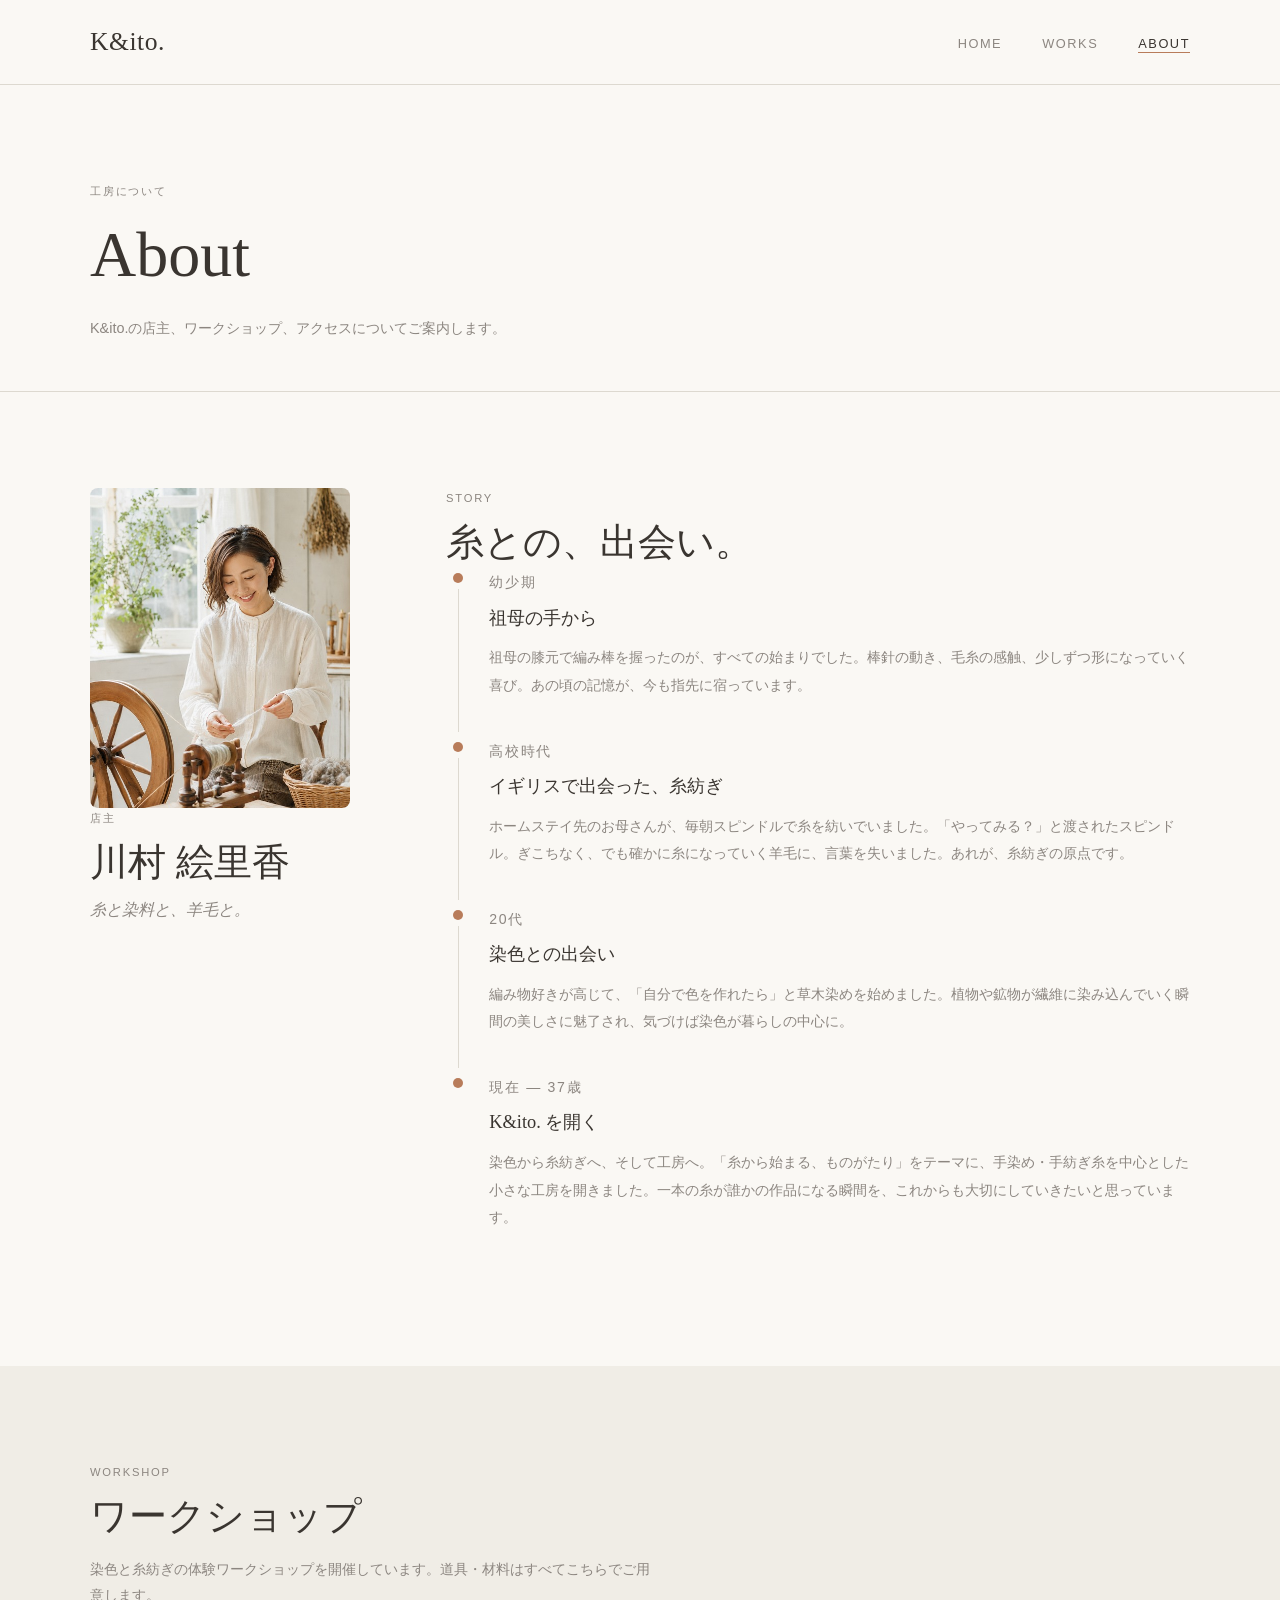
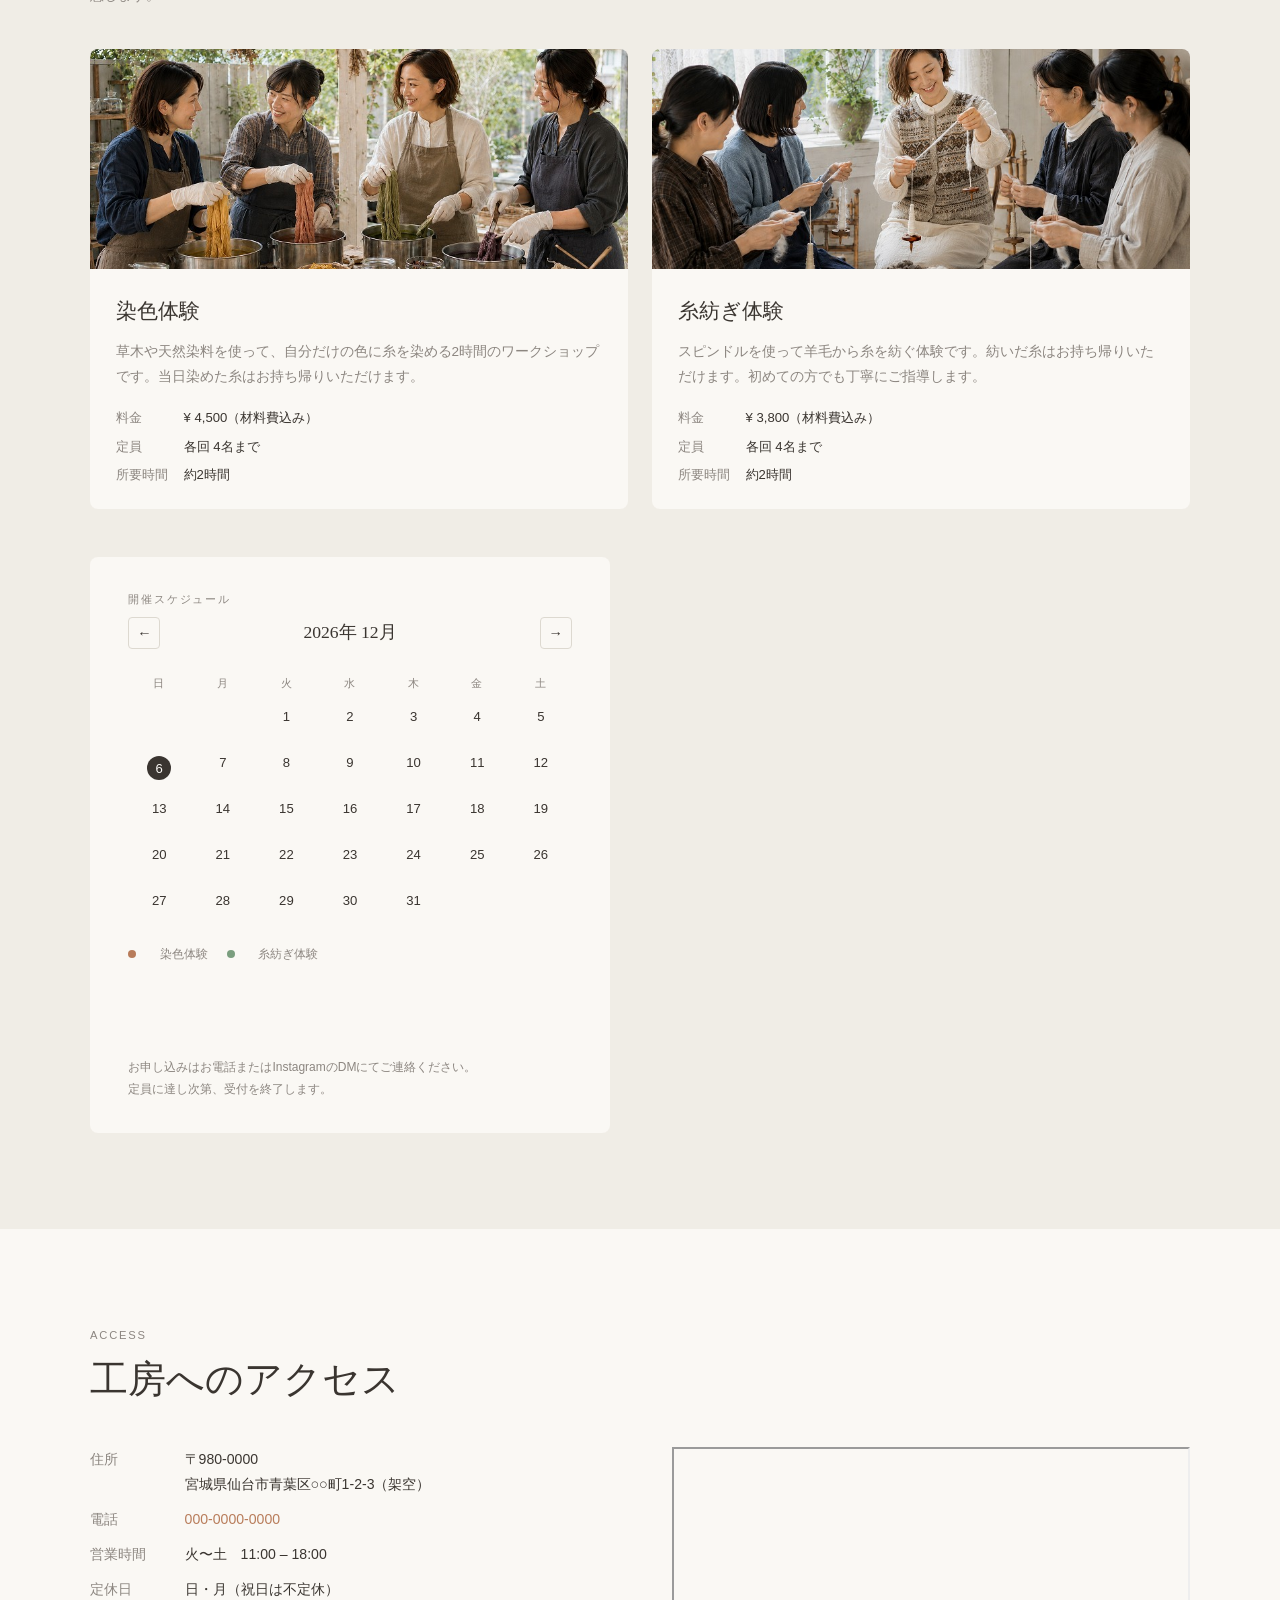
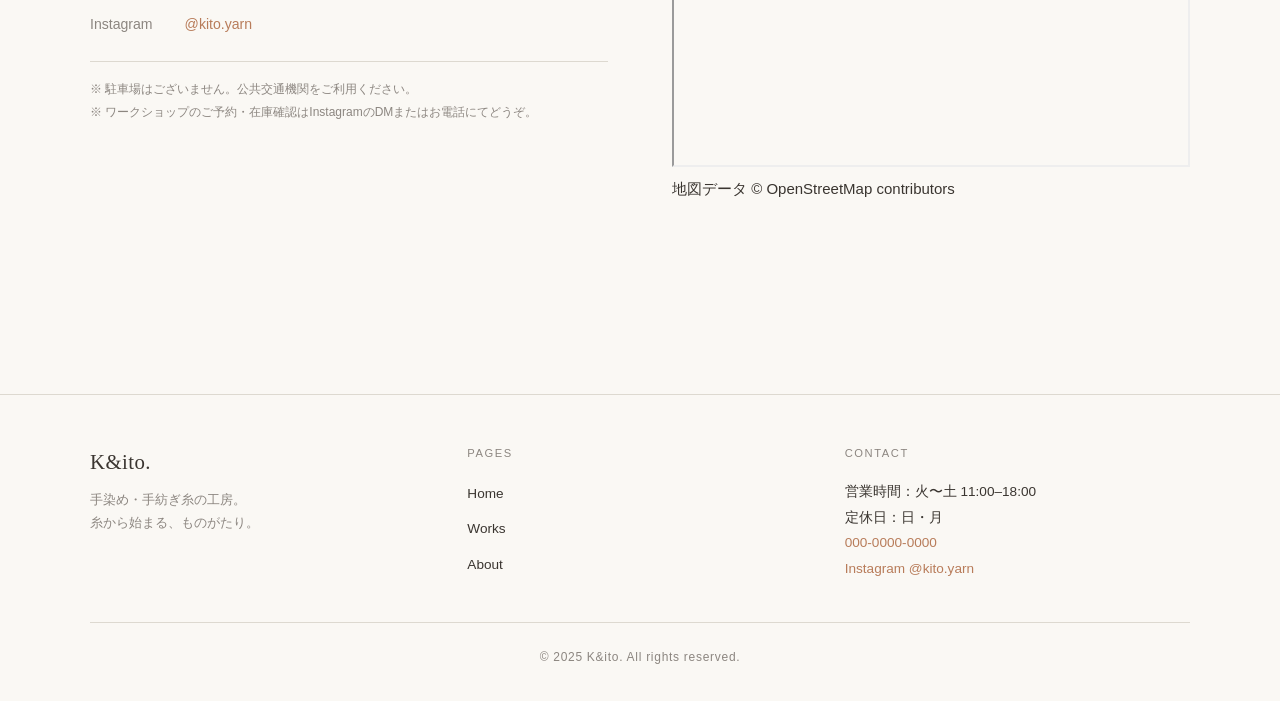
==== commit b5c4b43f: "Add files via upload" ====
--- a/about.html
+++ b/about.html
@@ -10,14 +10,14 @@
   <meta name="keywords" content="染色体験, 糸紡ぎ体験, ワークショップ, 仙台, 工房, 手染め, 草木染め, アクセス">
   <meta name="author" content="K&amp;ito.">
   <meta name="robots" content="index, follow">
-  <link rel="canonical" href="https://ユーザー名.github.io/kito/about.html">
+  <link rel="canonical" href="https://Ikoma-es335.github.io/kito/about.html">
 
   <!-- ===== OGP ===== -->
   <meta property="og:type" content="website">
   <meta property="og:title" content="About — K&amp;ito.">
   <meta property="og:description" content="店主について、ワークショップのご案内、工房へのアクセスです。染色体験・糸紡ぎ体験も開催中。">
-  <meta property="og:url" content="https://ユーザー名.github.io/kito/about.html">
-  <meta property="og:image" content="https://ユーザー名.github.io/kito/img/owner.jpg">
+  <meta property="og:url" content="https://Ikoma-es335.github.io/kito/about.html">
+  <meta property="og:image" content="https://Ikoma-es335.github.io/kito/img/owner.jpg">
   <meta property="og:site_name" content="K&amp;ito.">
   <meta property="og:locale" content="ja_JP">
 
@@ -25,7 +25,7 @@
   <meta name="twitter:card" content="summary_large_image">
   <meta name="twitter:title" content="About — K&amp;ito.">
   <meta name="twitter:description" content="店主について、ワークショップのご案内、工房へのアクセスです。">
-  <meta name="twitter:image" content="https://ユーザー名.github.io/kito/img/owner.jpg">
+  <meta name="twitter:image" content="https://Ikoma-es335.github.io/kito/img/owner.jpg">
 
   <!-- ===== セキュリティ ===== -->
   <meta http-equiv="X-Content-Type-Options" content="nosniff">
@@ -84,7 +84,7 @@
               <img src="img/owner.jpg" alt="店主の portrait 写真" class="owner-img">
             </div>
             <p class="label" style="margin-top:1.2rem;">店主</p>
-            <h2 class="heading-serif" style="font-size:1.4rem;">中村 糸子（架空）</h2>
+            <h2 class="heading-serif" style="font-size:1.4rem;">川村 絵里香</h2>
             <p class="owner-tagline">糸と染料と、羊毛と。</p>
           </div>
 
@@ -240,14 +240,18 @@
             <p class="access-note">※ 駐車場はございません。公共交通機関をご利用ください。<br>※ ワークショップのご予約・在庫確認はInstagramのDMまたはお電話にてどうぞ。</p>
           </div>
           <div class="access-map-wrap">
-            <!-- 実際はGoogle Mapsのiframeを入れる -->
-            <div class="access-map-placeholder" aria-label="地図（実装時はGoogle Mapsを埋め込み）">
-              <svg width="40" height="40" viewBox="0 0 24 24" fill="none" stroke="currentColor" stroke-width="1.2" aria-hidden="true">
-                <path d="M12 2C8.13 2 5 5.13 5 9c0 5.25 7 13 7 13s7-7.75 7-13c0-3.87-3.13-7-7-7z"/>
-                <circle cx="12" cy="9" r="2.5"/>
-              </svg>
-              <p>Map</p>
-            </div>
+            <iframe
+              title="K&amp;ito. 工房周辺地図（仙台市青葉区付近）"
+              src="https://www.openstreetmap.org/export/embed.html?bbox=140.8580%2C38.2580%2C140.8780%2C38.2720&layer=mapnik&marker=38.2650%2C140.8680"
+              width="100%"
+              height="320"
+              style="border: 1px solid var(--color-border); border-radius: var(--radius-md);"
+              loading="lazy"
+              allowfullscreen>
+            </iframe>
+            <p style="font-size:0.72rem; color:var(--color-muted); margin-top:0.5rem;">
+              地図データ © <a href="https://www.openstreetmap.org/copyright" target="_blank" rel="noopener" style="color:var(--color-accent);">OpenStreetMap</a> contributors
+            </p>
           </div>
         </div>
       </div>
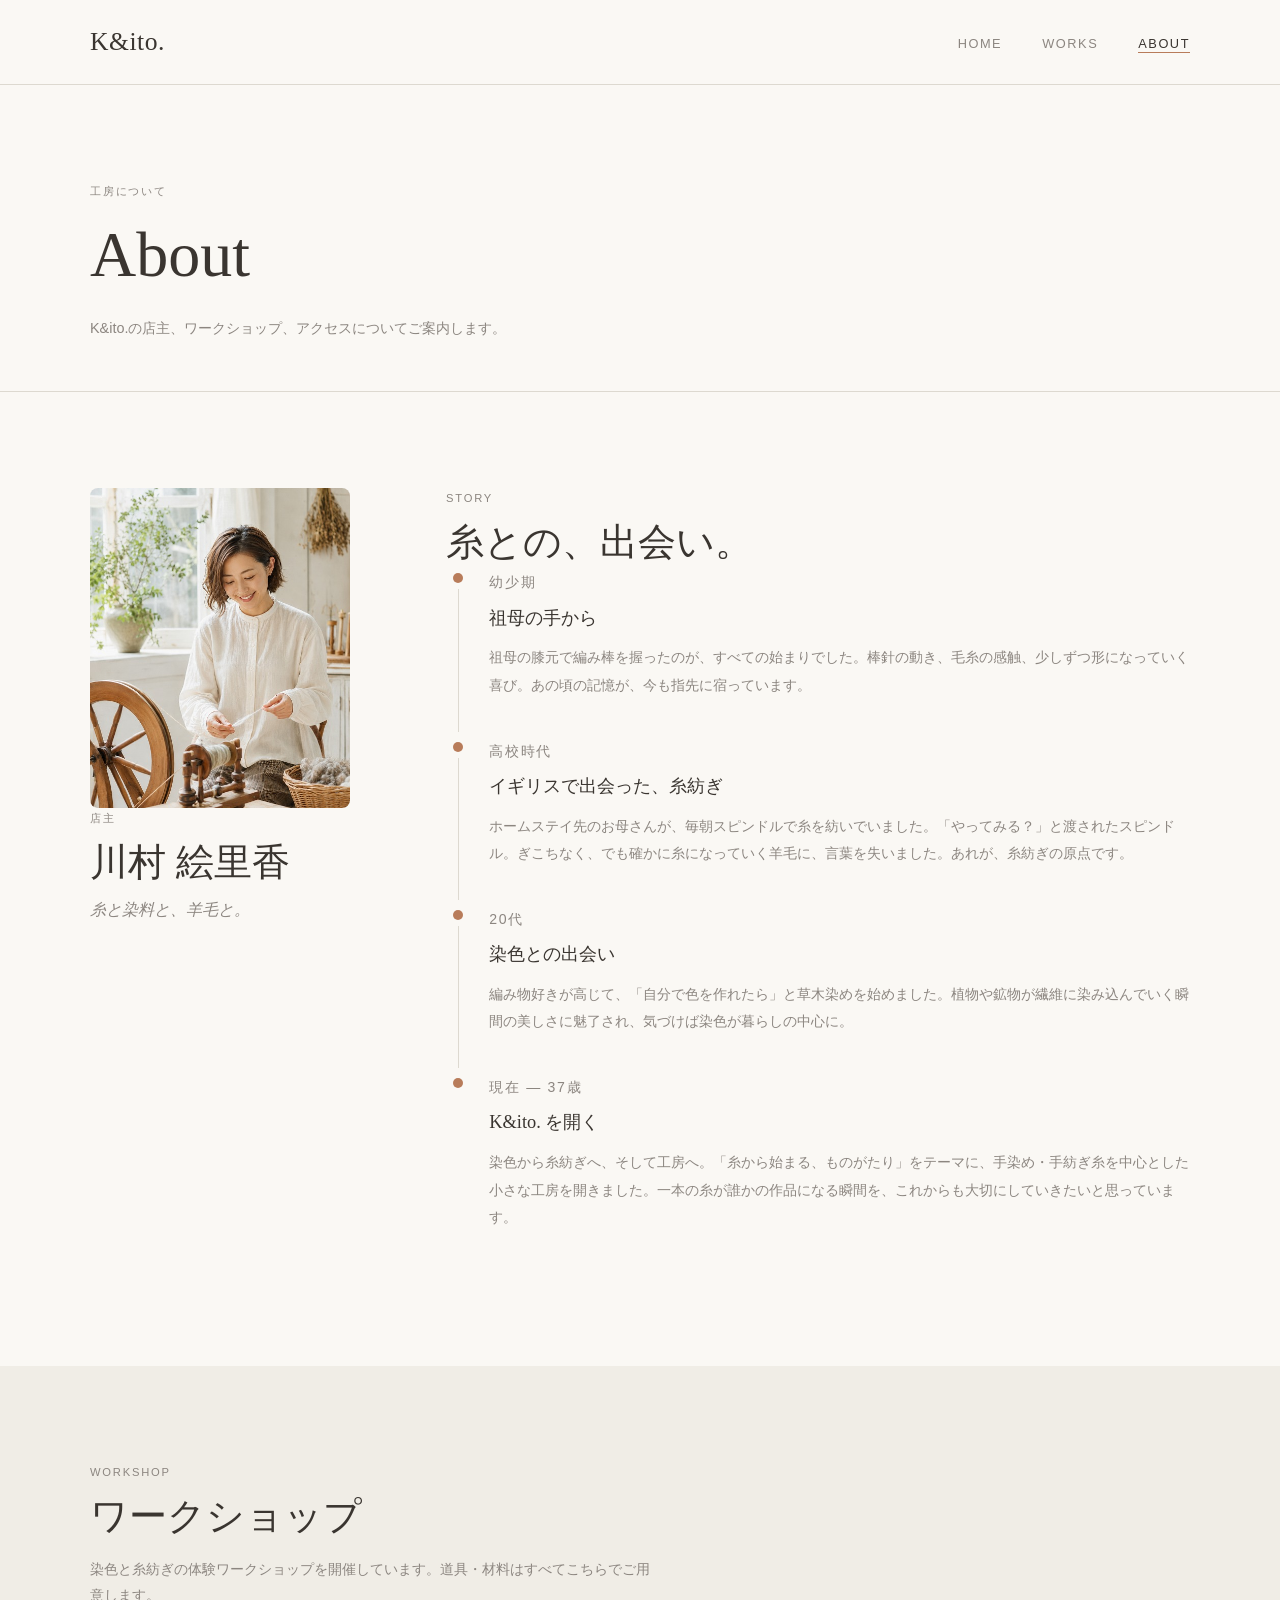
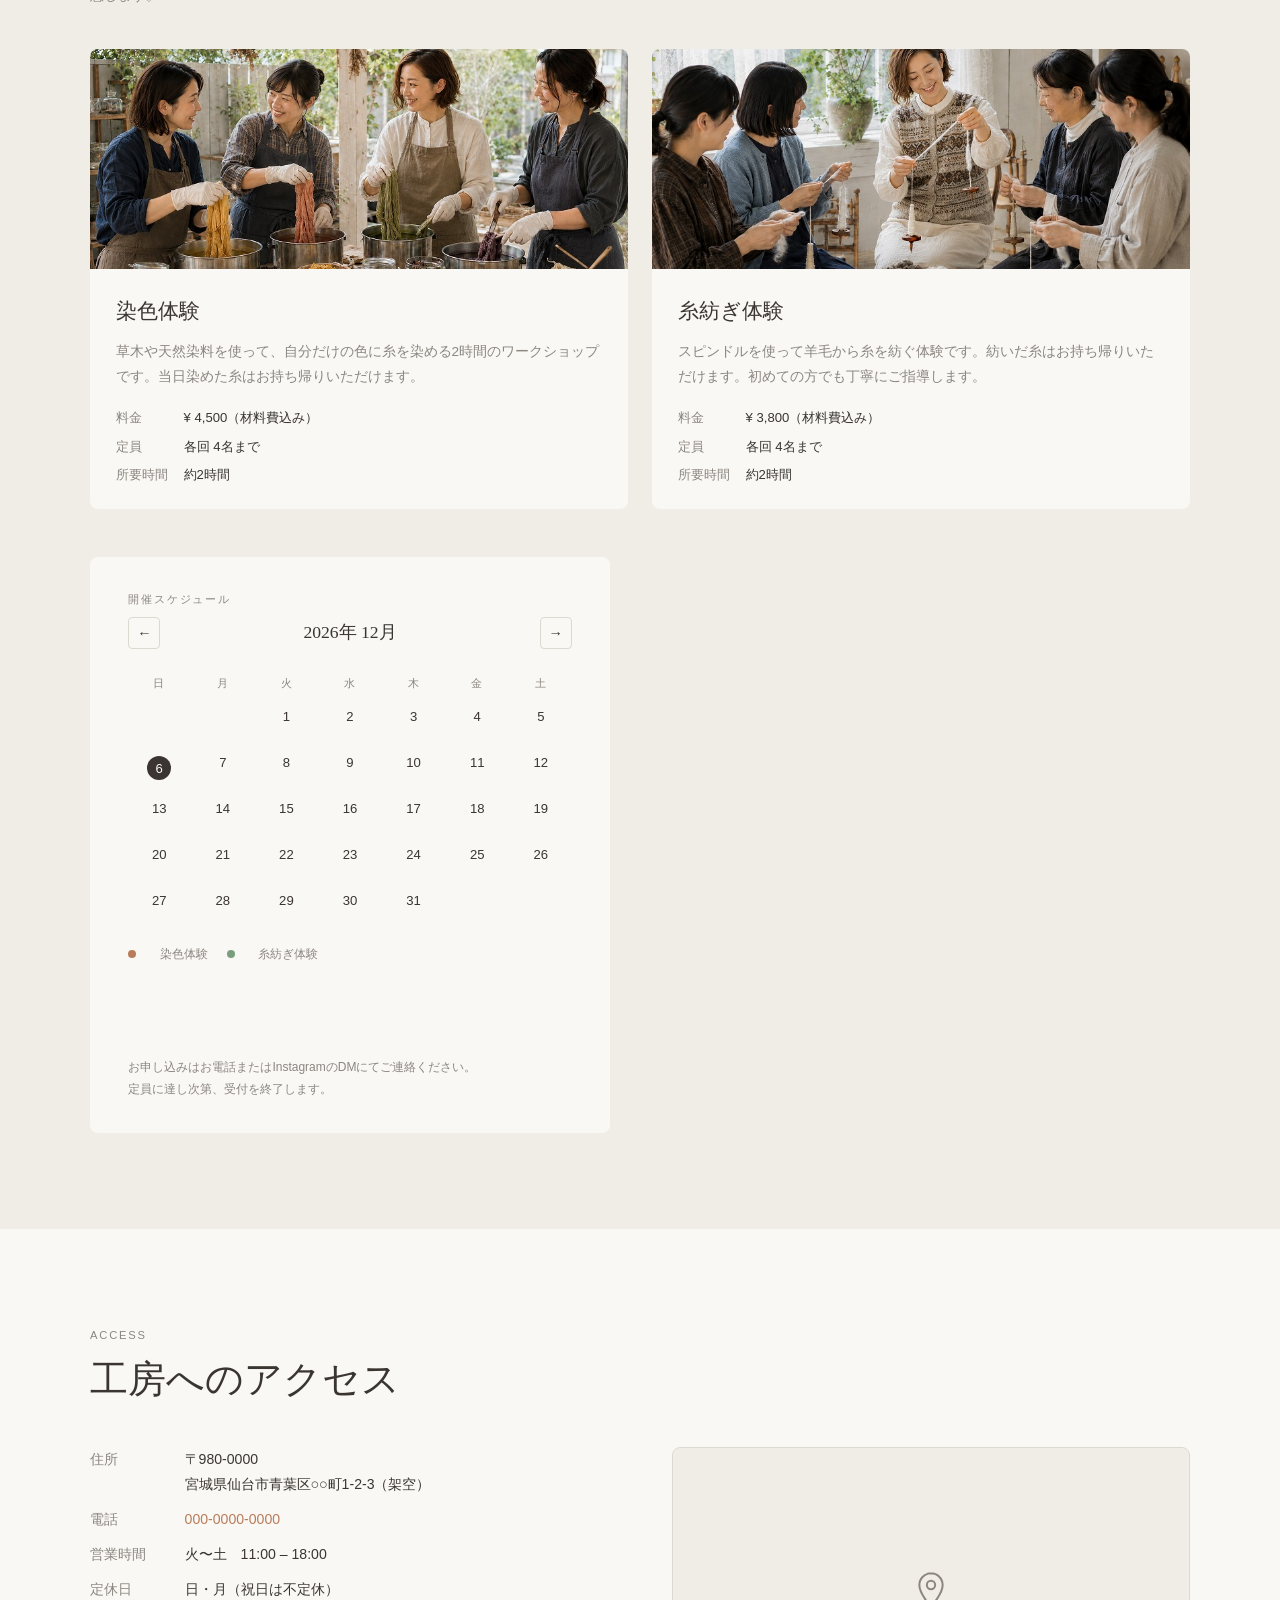
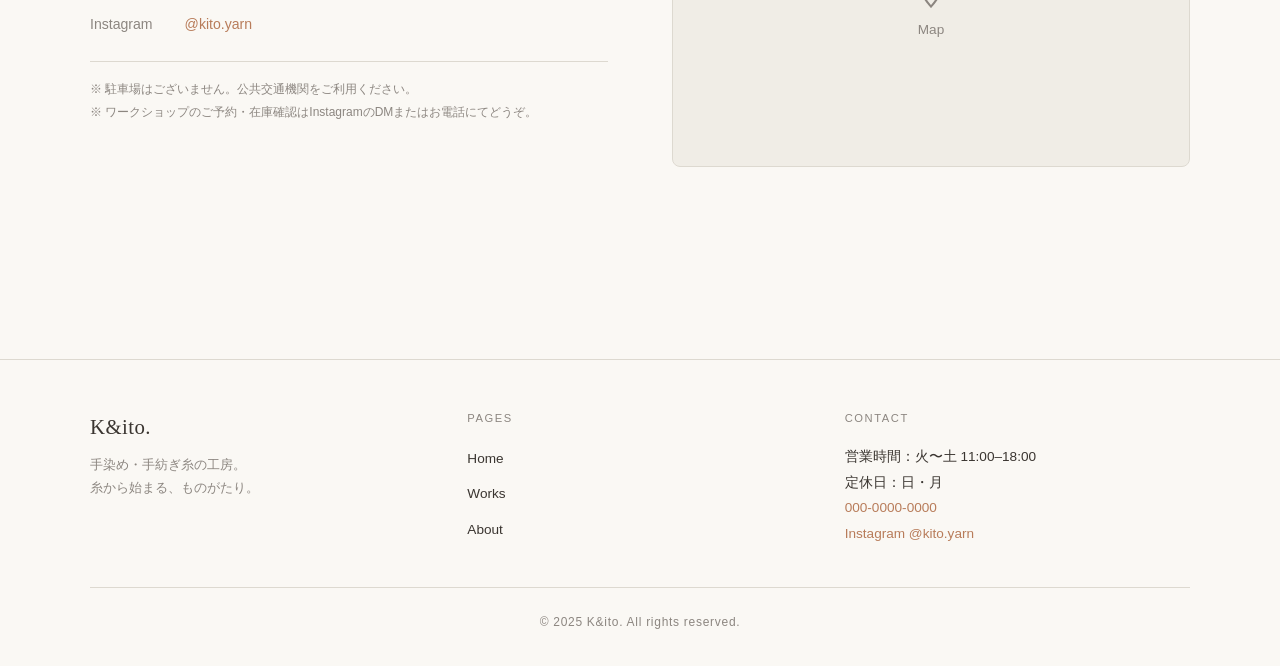
==== commit b0985362: "Add files via upload" ====
--- a/about.html
+++ b/about.html
@@ -240,18 +240,13 @@
             <p class="access-note">※ 駐車場はございません。公共交通機関をご利用ください。<br>※ ワークショップのご予約・在庫確認はInstagramのDMまたはお電話にてどうぞ。</p>
           </div>
           <div class="access-map-wrap">
-            <iframe
-              title="K&amp;ito. 工房周辺地図（仙台市青葉区付近）"
-              src="https://www.openstreetmap.org/export/embed.html?bbox=140.8580%2C38.2580%2C140.8780%2C38.2720&layer=mapnik&marker=38.2650%2C140.8680"
-              width="100%"
-              height="320"
-              style="border: 1px solid var(--color-border); border-radius: var(--radius-md);"
-              loading="lazy"
-              allowfullscreen>
-            </iframe>
-            <p style="font-size:0.72rem; color:var(--color-muted); margin-top:0.5rem;">
-              地図データ © <a href="https://www.openstreetmap.org/copyright" target="_blank" rel="noopener" style="color:var(--color-accent);">OpenStreetMap</a> contributors
-            </p>
+            <!-- 実際はGoogle Mapsのiframeを入れる -->
+            <div class="access-map-placeholder" aria-label="地図（実装時はGoogle Mapsを埋め込み）">
+              <svg width="40" height="40" viewBox="0 0 24 24" fill="none" stroke="currentColor" stroke-width="1.2" aria-hidden="true">
+                <path d="M12 2C8.13 2 5 5.13 5 9c0 5.25 7 13 7 13s7-7.75 7-13c0-3.87-3.13-7-7-7z"/>
+                <circle cx="12" cy="9" r="2.5"/>
+              </svg>
+              <p>Map</p>
           </div>
         </div>
       </div>
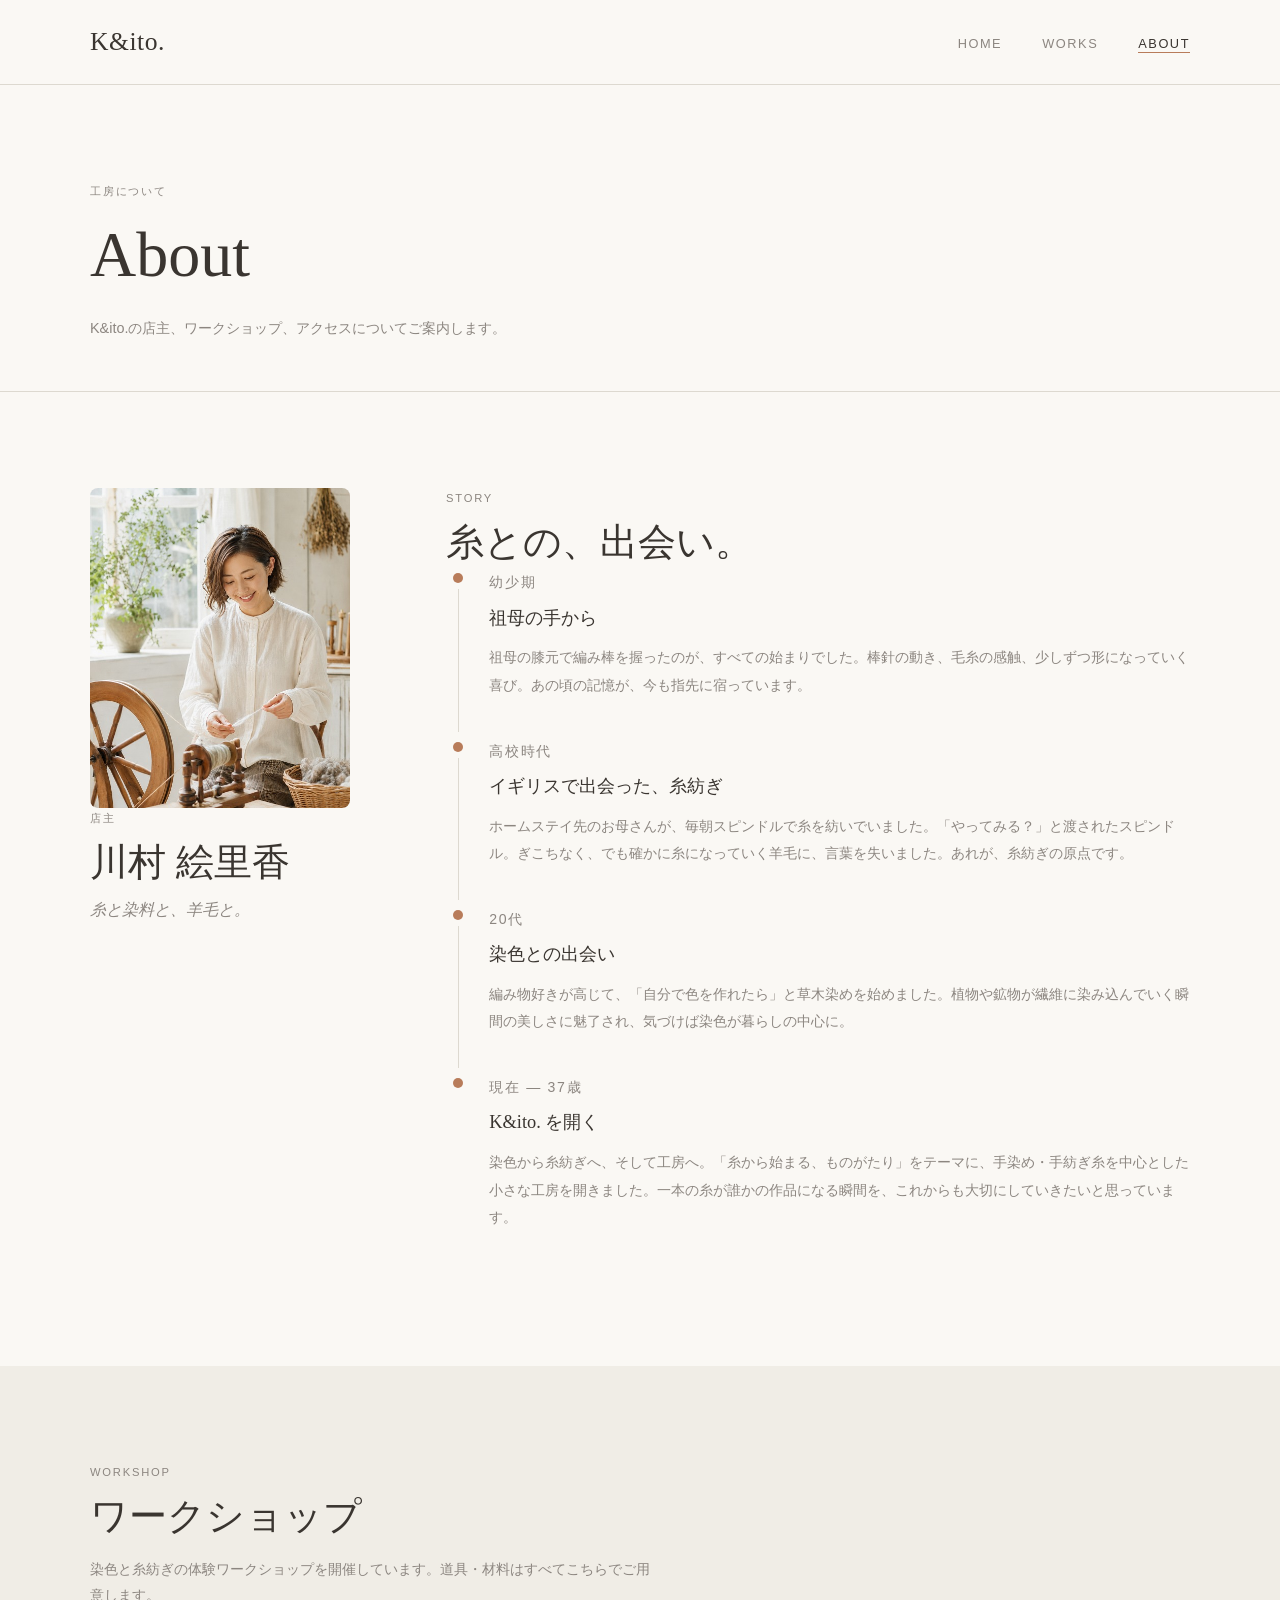
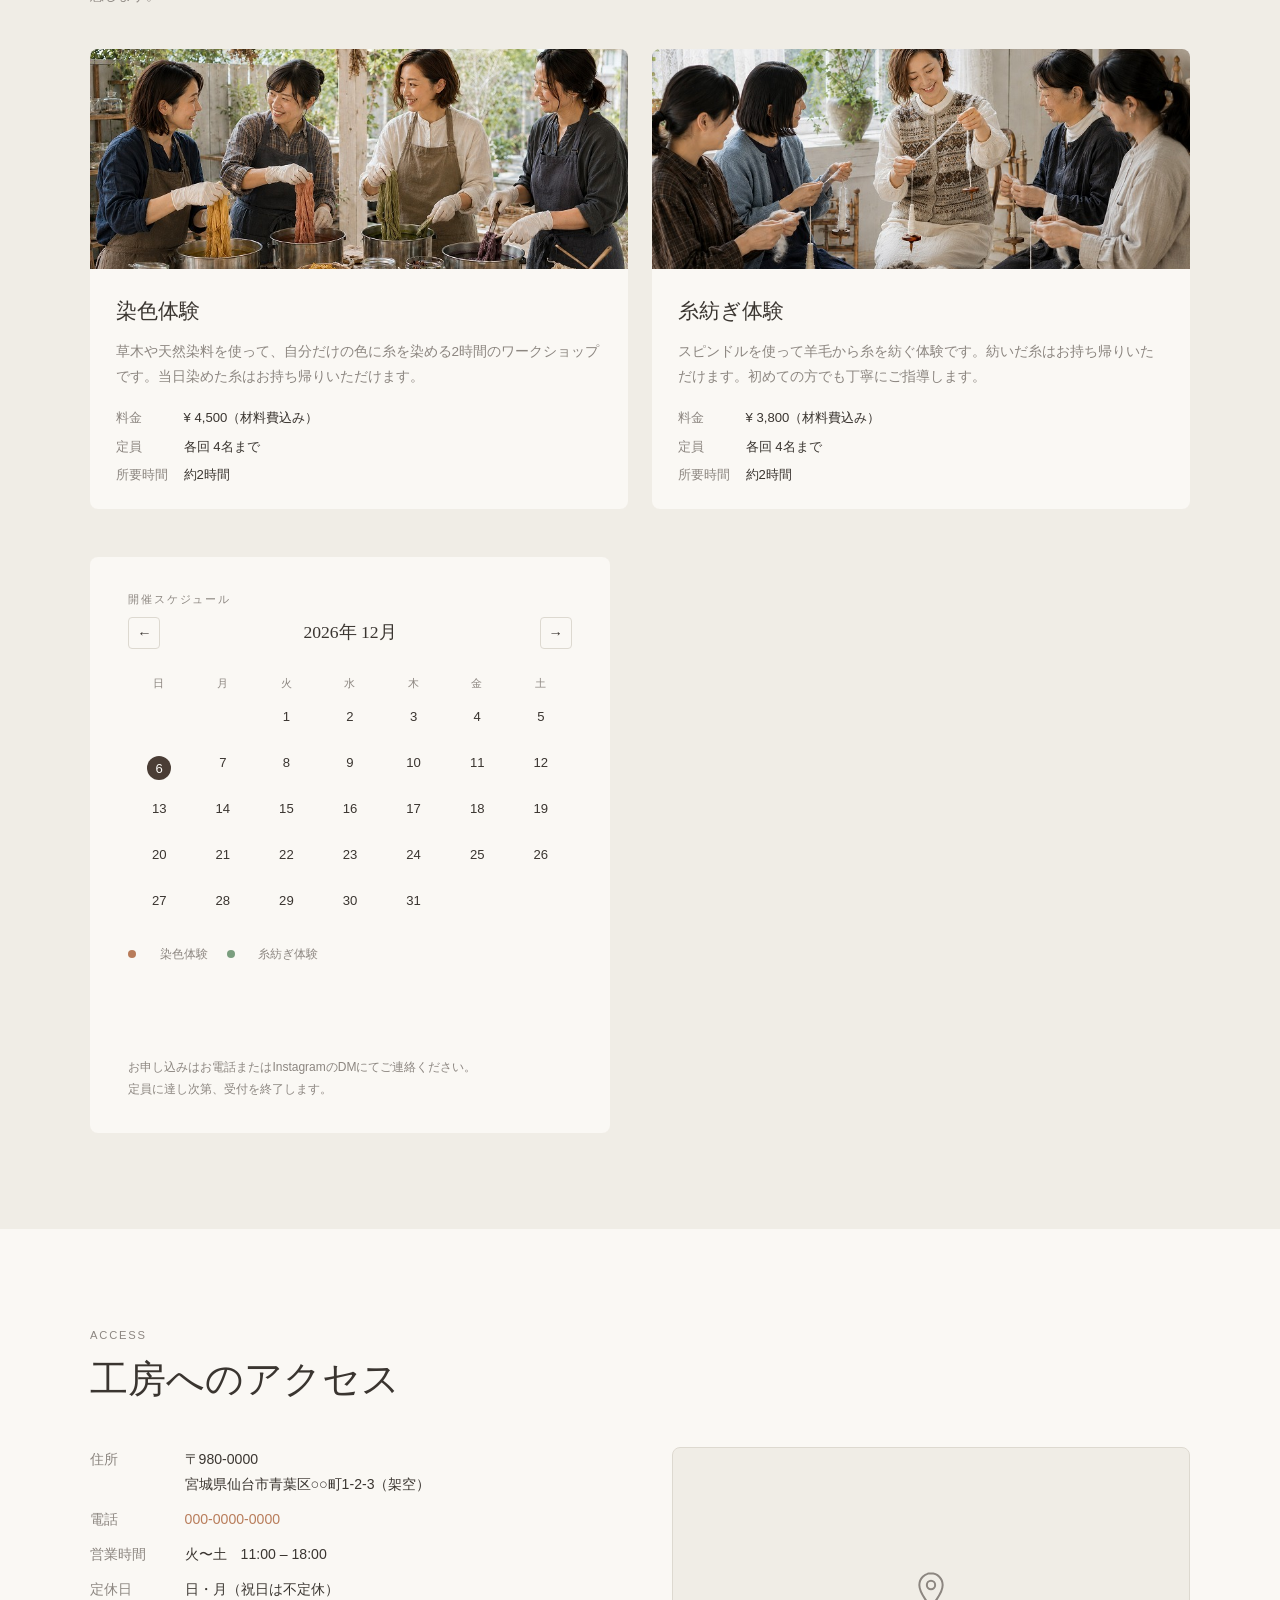
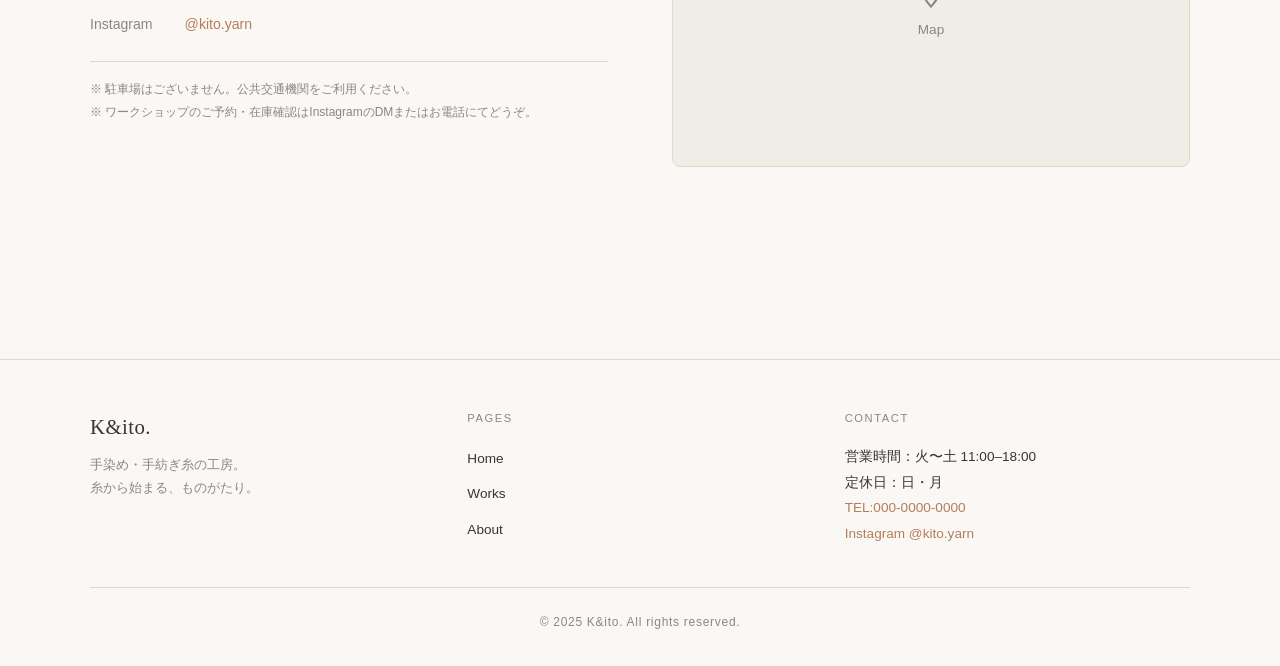
==== commit 8a69b6ee: "Add files via upload" ====
--- a/about.html
+++ b/about.html
@@ -275,7 +275,7 @@
           <p>
             営業時間：火〜土 11:00–18:00<br>
             定休日：日・月<br>
-            <a href="tel:000-0000-0000">000-0000-0000</a><br>
+            <a href="tel:000-0000-0000">TEL:000-0000-0000</a><br>
             <a href="https://instagram.com/" target="_blank" rel="noopener">Instagram @kito.yarn</a>
           </p>
         </div>
--- a/style.css
+++ b/style.css
@@ -14,6 +14,7 @@
   --color-muted:     #8C8680;
   --color-accent:    #B87C5A;
   --color-white:     #FFFFFF;
+  --color-button:    #4a3d35;
 
   --font-serif:      'Cormorant Garamond', Georgia, serif;
   --font-sans:       'Jost', sans-serif;
@@ -328,9 +329,9 @@
   letter-spacing: 0.12em;
   text-transform: uppercase;
   color: var(--color-bg);
-  background-color: var(--color-text);
+  background-color: var(color-button);
   padding: 0.85rem 2rem;
-  border: 1px solid var(--color-text);
+  border: 1px solid var(color-button);
   border-radius: var(--radius-sm);
   transition: background-color var(--transition), color var(--transition);
 }
@@ -342,7 +343,7 @@
 
 .btn-outline {
   background-color: transparent;
-  color: var(--color-text);
+  color: var(color-button);
 }
 
 .btn-outline:hover {
@@ -456,7 +457,7 @@
   right: 1.5rem;
   width: 44px;
   height: 44px;
-  background-color: var(--color-text);
+  background-color: var(--color-button);
   color: var(--color-bg);
   border: none;
   border-radius: 50%;
@@ -1306,7 +1307,7 @@
 }
 
 .cal-cell--today .cal-num {
-  background-color: var(--color-text);
+  background-color: var(--color-button);
   color: var(--color-bg);
   border-radius: 50%;
   width: 24px;
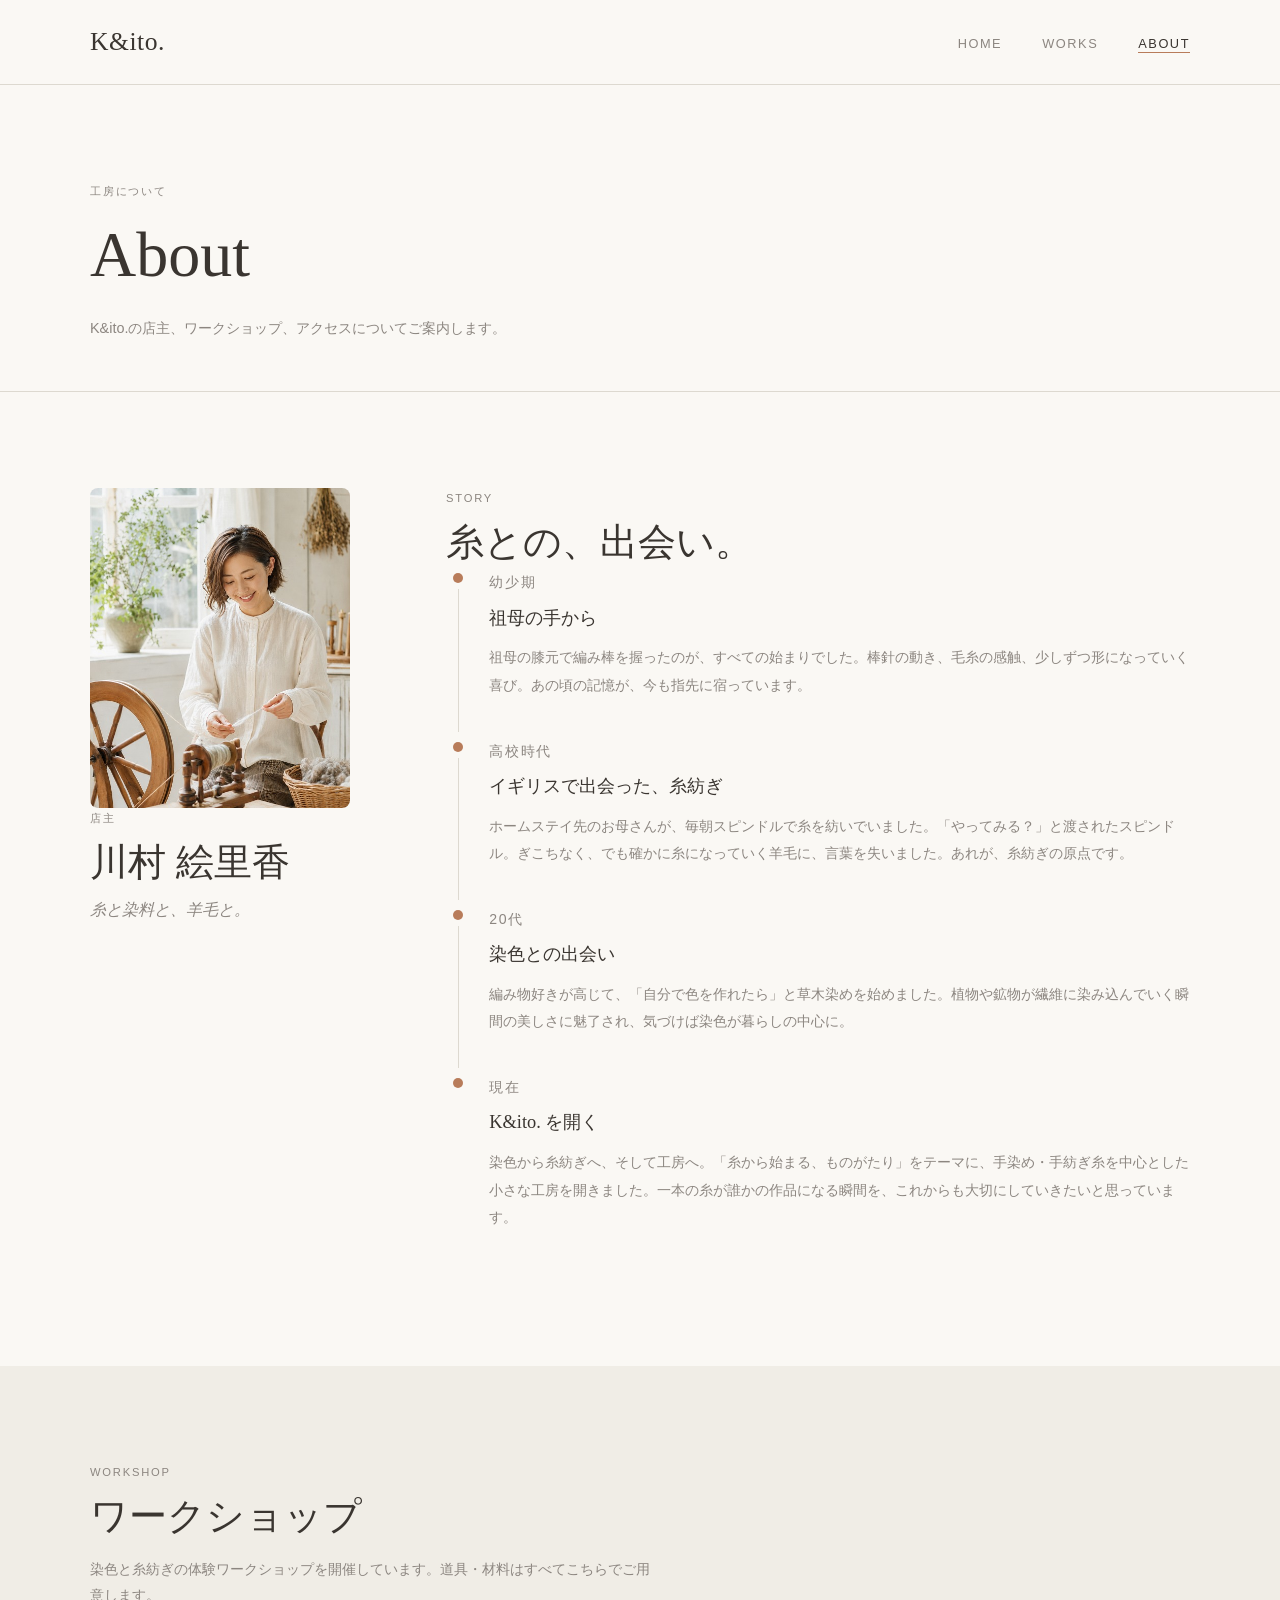
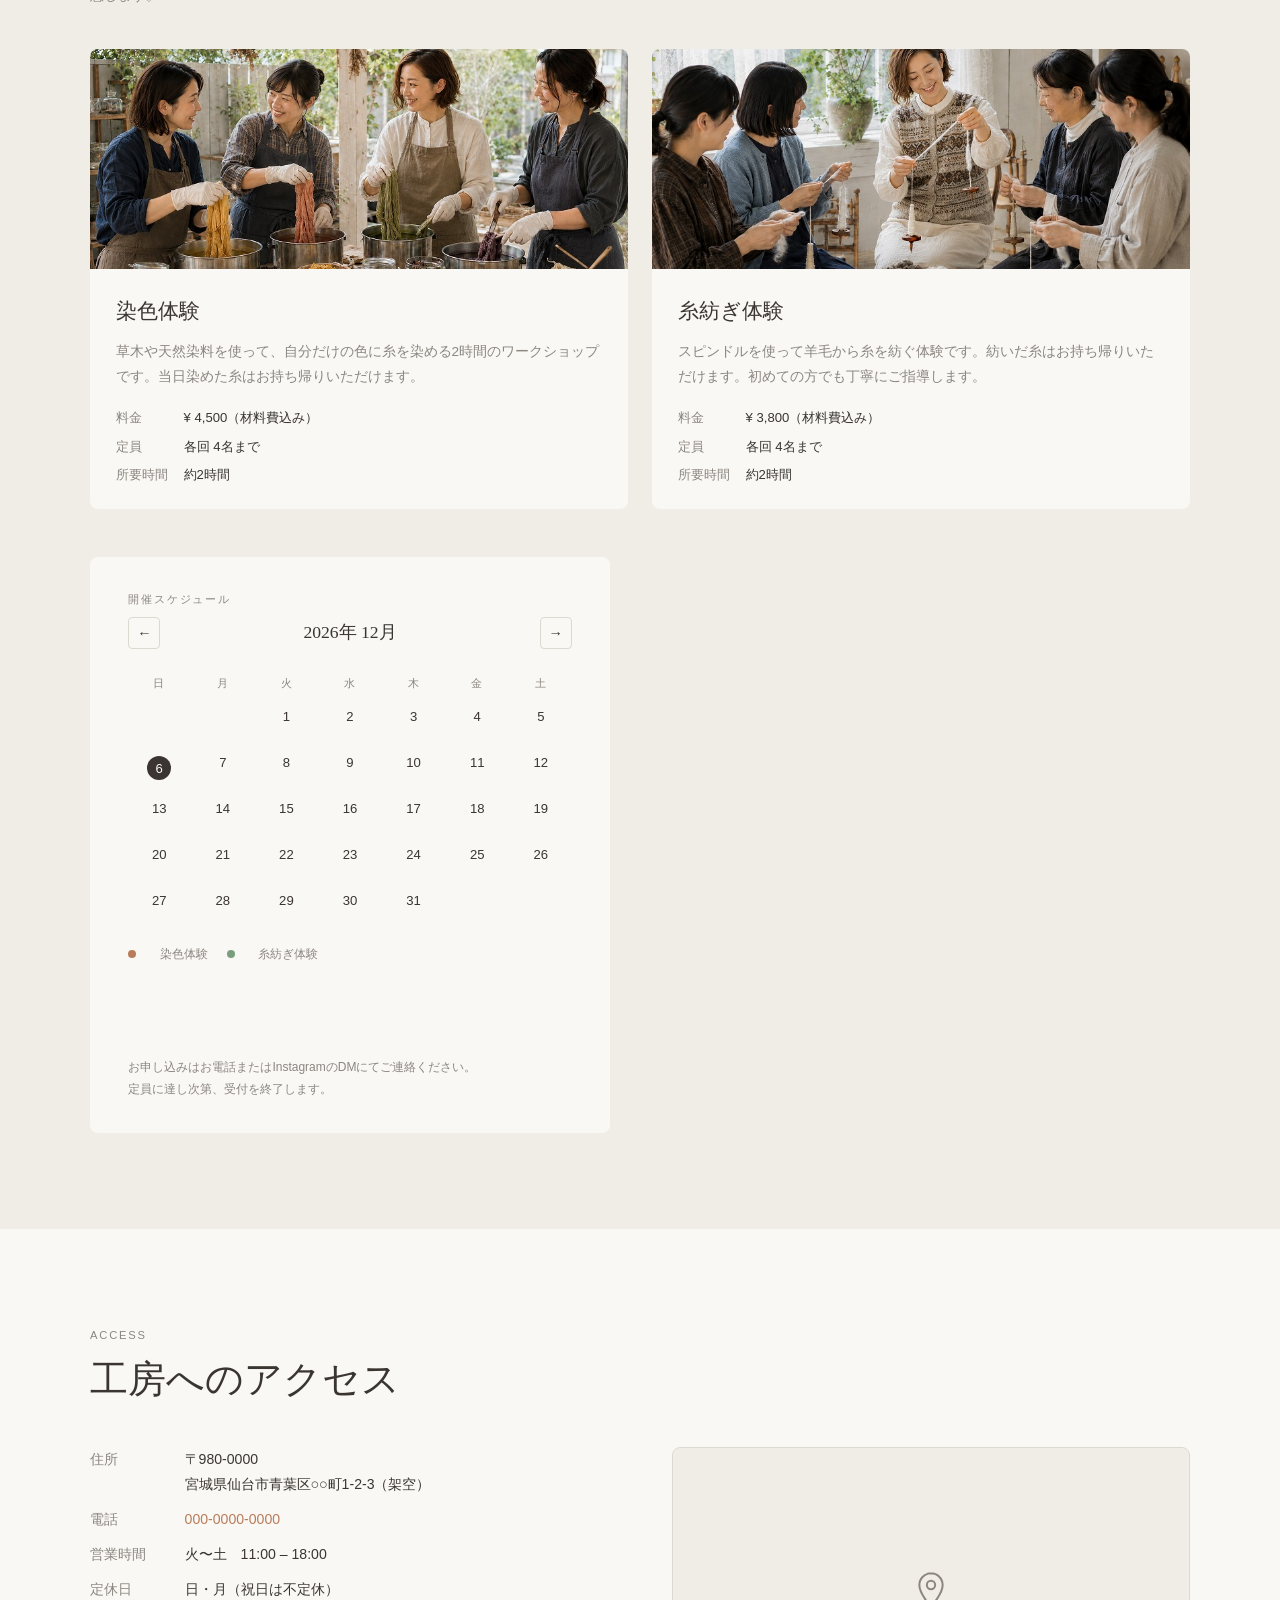
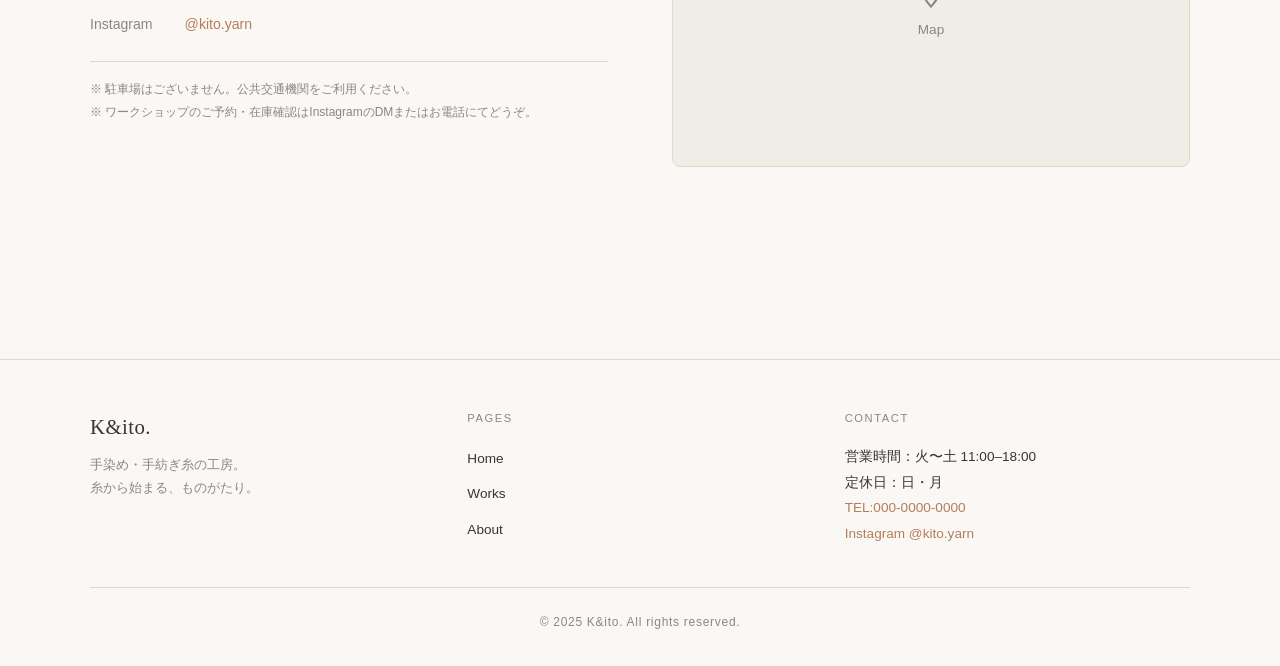
==== commit e84b0a05: "Add files via upload" ====
--- a/about.html
+++ b/about.html
@@ -132,7 +132,7 @@
                   <div class="timeline-dot"></div>
                 </div>
                 <div class="timeline-content">
-                  <p class="timeline-period">現在 — 37歳</p>
+                  <p class="timeline-period">現在</p>
                   <h3 class="timeline-title">K&amp;ito. を開く</h3>
                   <p>染色から糸紡ぎへ、そして工房へ。「糸から始まる、ものがたり」をテーマに、手染め・手紡ぎ糸を中心とした小さな工房を開きました。一本の糸が誰かの作品になる瞬間を、これからも大切にしていきたいと思っています。</p>
                 </div>
--- a/style.css
+++ b/style.css
@@ -14,7 +14,7 @@
   --color-muted:     #8C8680;
   --color-accent:    #B87C5A;
   --color-white:     #FFFFFF;
-  --color-button:    #4a3d35;
+  
 
   --font-serif:      'Cormorant Garamond', Georgia, serif;
   --font-sans:       'Jost', sans-serif;
@@ -329,9 +329,9 @@
   letter-spacing: 0.12em;
   text-transform: uppercase;
   color: var(--color-bg);
-  background-color: var(color-button);
+  background-color: var(--color-text);
   padding: 0.85rem 2rem;
-  border: 1px solid var(color-button);
+  border: 1px solid var(--color-text);
   border-radius: var(--radius-sm);
   transition: background-color var(--transition), color var(--transition);
 }
@@ -343,7 +343,7 @@
 
 .btn-outline {
   background-color: transparent;
-  color: var(color-button);
+  color: var(--color-text);
 }
 
 .btn-outline:hover {
@@ -457,7 +457,7 @@
   right: 1.5rem;
   width: 44px;
   height: 44px;
-  background-color: var(--color-button);
+  background-color: var(--color-text);
   color: var(--color-bg);
   border: none;
   border-radius: 50%;
@@ -1307,7 +1307,7 @@
 }
 
 .cal-cell--today .cal-num {
-  background-color: var(--color-button);
+  background-color: var(--color-text);
   color: var(--color-bg);
   border-radius: 50%;
   width: 24px;
